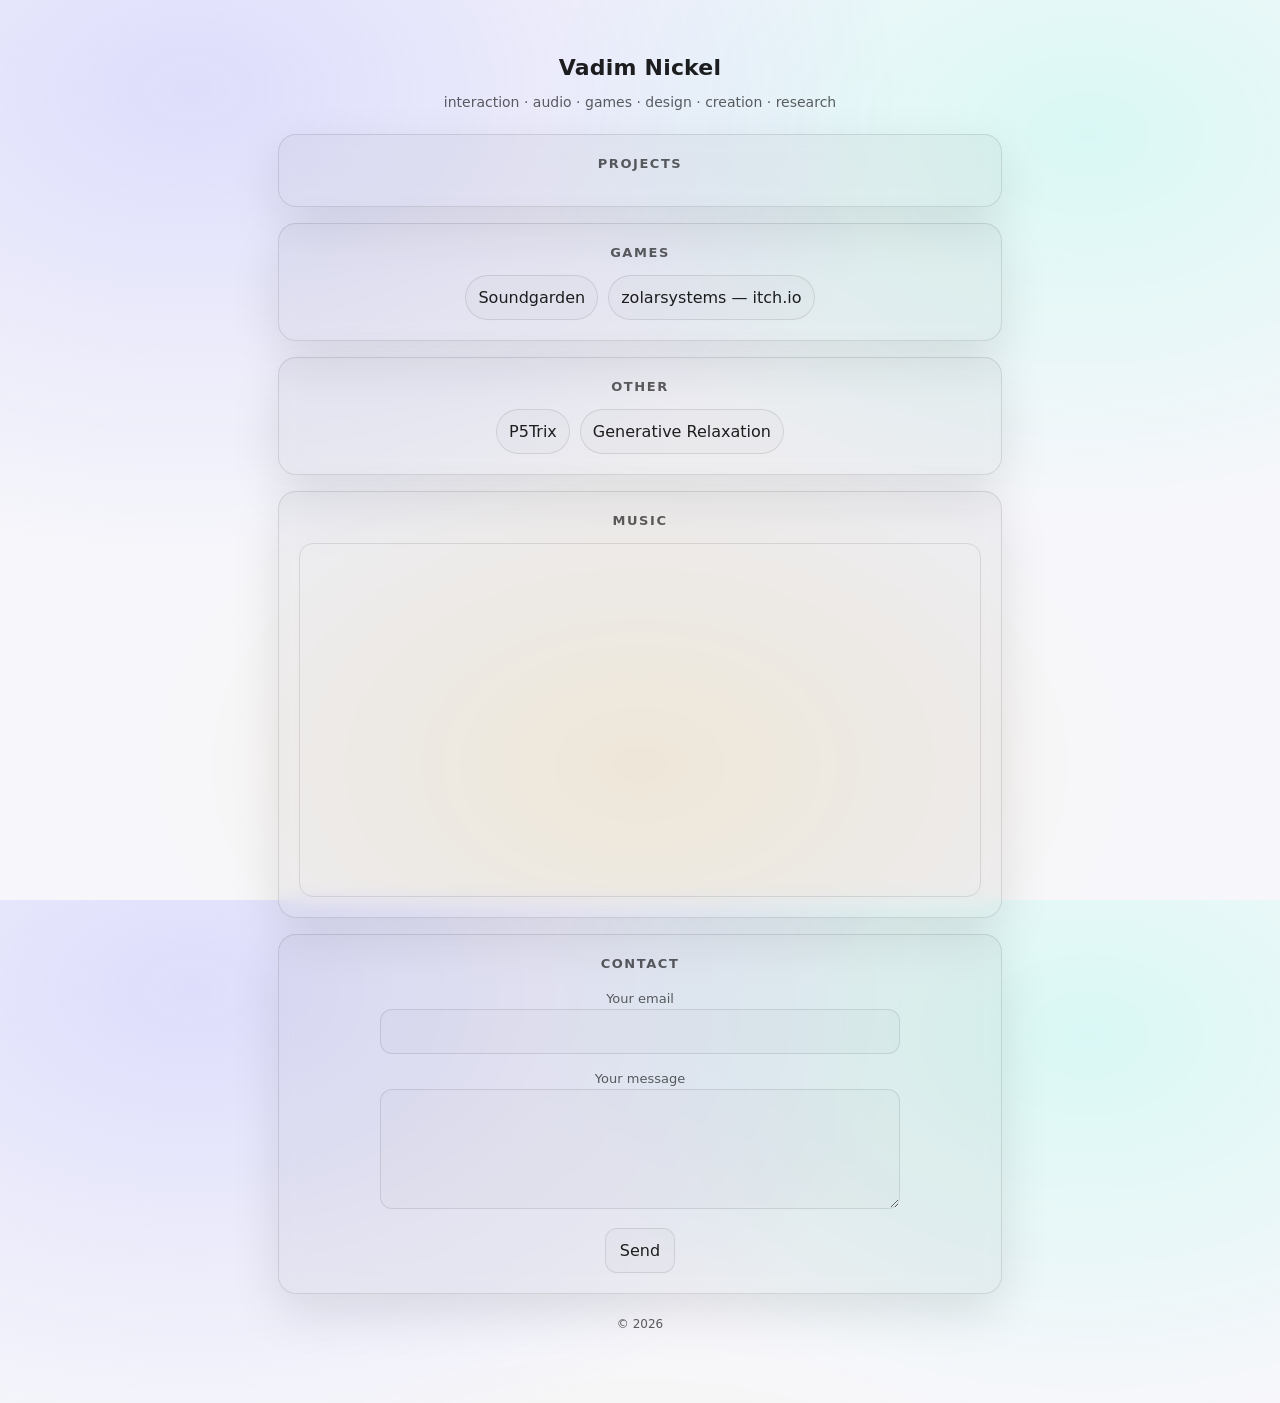
==== index.html @ 1eed3450 "Started updating index.html" ====
<!DOCTYPE html>
<html lang="en">
<head>
    <meta charset="utf-8" />
    <meta name="viewport" content="width=device-width, initial-scale=1" />
    <title>Vadim Nickel</title>
    <meta name="description" content="Projects, games, other, music, and contact." />
    <style>
        :root{
            color-scheme: light dark;
            --bg:#0b0c10;
            --panel:rgba(255,255,255,0.06);
            --border:rgba(255,255,255,0.12);
            --text:rgba(255,255,255,0.92);
            --muted:rgba(255,255,255,0.65);
            --shadow:0 20px 60px rgba(0,0,0,0.35);
            --radius:18px;
            --pad:20px;
            --max:760px;
            --gap:16px;
            --focus:rgba(255,255,255,0.25);
        }
        @media (prefers-color-scheme: light){
            :root{
                --bg:#f7f7fb;
                --panel:rgba(0,0,0,0.04);
                --border:rgba(0,0,0,0.10);
                --text:rgba(0,0,0,0.88);
                --muted:rgba(0,0,0,0.62);
                --shadow:0 18px 50px rgba(0,0,0,0.10);
                --focus:rgba(0,0,0,0.18);
            }
        }

        *{ box-sizing:border-box; }
        html,body{ height:100%; }
        body{
            margin:0;
            background:
                    radial-gradient(1200px 800px at 15% 10%, rgba(120,120,255,0.20), transparent 60%),
                    radial-gradient(1000px 700px at 85% 15%, rgba(0,255,200,0.12), transparent 55%),
                    radial-gradient(900px 600px at 50% 85%, rgba(255,180,0,0.10), transparent 55%),
                    var(--bg);
            color:var(--text);
            font-family: system-ui,-apple-system,Segoe UI,Roboto,Helvetica,Arial,sans-serif;
            line-height:1.45;
        }

        a{ color:inherit; text-decoration:none; }
        a:hover{ text-decoration:underline; text-underline-offset:3px; }

        .wrap{
            max-width:var(--max);
            margin:0 auto;
            padding:52px 18px 70px;
            text-align:center;
        }

        header{
            display:flex;
            flex-direction:column;
            align-items:center;
            gap:8px;
            margin-bottom:22px;
        }
        .title{
            font-size:22px;
            letter-spacing:0.2px;
            margin:0;
        }
        .subtitle{
            margin:0;
            color:var(--muted);
            font-size:14px;
        }

        .grid{
            display:grid;
            grid-template-columns:1fr; /* one column always */
            gap:var(--gap);
            justify-items:center;      /* center sections */
        }

        section{
            width:100%;
            background:var(--panel);
            border:1px solid var(--border);
            border-radius:var(--radius);
            padding:var(--pad);
            box-shadow:var(--shadow);
            backdrop-filter: blur(10px);
            -webkit-backdrop-filter: blur(10px);
            text-align:center;
        }

        h2{
            margin:0 0 12px;
            font-size:13px;
            font-weight:650;
            letter-spacing:0.12em;
            text-transform:uppercase;
            color:var(--muted);
        }

        .links{
            display:flex;
            flex-wrap:wrap;
            gap:10px;
            margin:0;
            padding:0;
            list-style:none;
            justify-content:center; /* center chips */
        }

        .chip{
            display:inline-flex;
            align-items:center;
            gap:10px;
            padding:10px 12px;
            border-radius:999px;
            border:1px solid var(--border);
            background:rgba(255,255,255,0.04);
        }
        @media (prefers-color-scheme: light){
            .chip{ background:rgba(0,0,0,0.02); }
        }
        .chip:hover{
            border-color:var(--focus);
            text-decoration:none;
        }

        /* Spotify embed */
        .embed{
            border-radius:14px;
            overflow:hidden;
            border:1px solid var(--border);
        }
        .embed iframe{
            display:block;
            width:100%;
            height:352px;
            border:0;
        }

        /* Contact */
        form{
            display:grid;
            gap:12px;
            justify-items:center;
        }
        label{
            font-size:13px;
            color:var(--muted);
        }
        input,textarea,button{
            font:inherit;
            border-radius:12px;
            border:1px solid var(--border);
            background:rgba(255,255,255,0.04);
            color:var(--text);
            padding:10px 12px;
            outline:none;
            width:min(520px, 100%);
        }
        @media (prefers-color-scheme: light){
            input,textarea,button{ background:rgba(0,0,0,0.02); }
        }
        textarea{ min-height:120px; resize:vertical; }
        input:focus,textarea:focus,button:focus{ border-color:var(--focus); }

        button{
            cursor:pointer;
            width:auto;
            padding:10px 14px;
            justify-self:center;
        }
        button:hover{ border-color:var(--focus); }

        footer{
            margin-top:22px;
            color:var(--muted);
            font-size:12px;
        }
    </style>
</head>

<body>
<div class="wrap">
    <header>
        <h1 class="title">Vadim Nickel</h1>
        <p class="subtitle">interaction · audio · games · design · creation · research</p>
    </header>

    <div class="grid">
        <section>
            <h2>Projects</h2>
            <ul class="links">
                <!-- add project links here if you want -->
            </ul>
        </section>

        <section>
            <h2>Games</h2>
            <ul class="links">
                <li>
                    <a class="chip" href="https://videon.github.io/soundgarden/" target="_blank" rel="noopener noreferrer">
                        <span>Soundgarden</span>
                    </a>
                </li>
                <li>
                    <a class="chip" href="https://zolarsystems.itch.io/" target="_blank" rel="noopener noreferrer">
                        <span>zolarsystems — itch.io</span>
                    </a>
                </li>
            </ul>
        </section>

        <section>
            <h2>Other</h2>
            <ul class="links">
                <li>
                    <a class="chip" href="./p5trix/" rel="noopener">
                        <span>P5Trix</span>
                    </a>
                </li>
                <li>
                    <a class="chip" href="https://www.youtube.com/watch?v=8cn7O_0eubo" rel="noopener">
                        <span>Generative Relaxation</span>
                    </a>
                </li>
            </ul>
        </section>

        <section>
            <h2>Music</h2>
            <div class="embed">
                <iframe
                        src="https://open.spotify.com/embed/artist/1d6eoE53vptd9Ur87w5Ra6?utm_source=generator"
                        allow="autoplay; clipboard-write; encrypted-media; fullscreen; picture-in-picture"
                        loading="lazy"
                        title="Spotify embed"
                ></iframe>
            </div>
        </section>

        <section>
            <h2>Contact</h2>
            <form action="https://formspree.io/f/xwpqwbon" method="POST">
                <div style="width:100%;">
                    <label for="email">Your email</label><br />
                    <input id="email" type="email" name="email" autocomplete="email" required />
                </div>

                <div style="width:100%;">
                    <label for="message">Your message</label><br />
                    <textarea id="message" name="message" required></textarea>
                </div>

                <button type="submit">Send</button>
            </form>
        </section>
    </div>

    <footer>
        <span>© <script>document.write(new Date().getFullYear())</script></span>
    </footer>
</div>
</body>
</html>
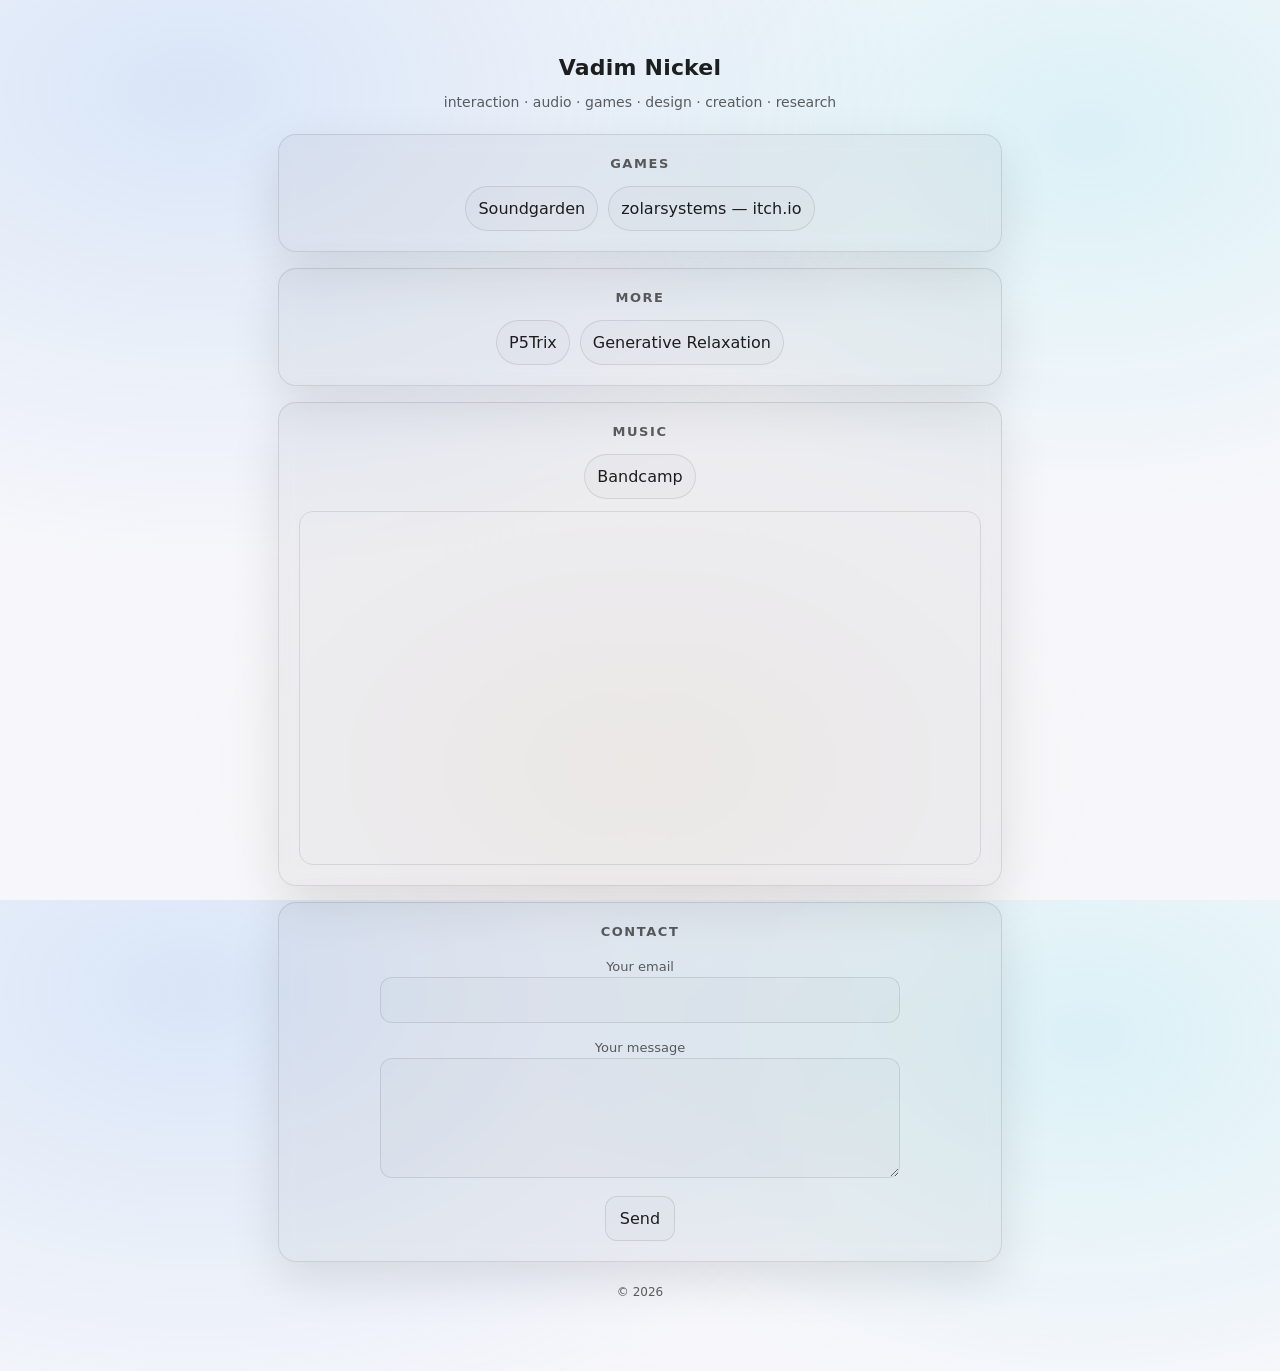
==== commit fbeadd30: "Updated index.html" ====
--- a/index.html
+++ b/index.html
@@ -29,6 +29,9 @@
                 --muted:rgba(0,0,0,0.62);
                 --shadow:0 18px 50px rgba(0,0,0,0.10);
                 --focus:rgba(0,0,0,0.18);
+                --g1: rgba(120,120,255,0.20);
+                --g2: rgba(0,255,200,0.12);
+                --g3: rgba(255,180,0,0.10);
             }
         }
 
@@ -37,9 +40,9 @@
         body{
             margin:0;
             background:
-                    radial-gradient(1200px 800px at 15% 10%, rgba(120,120,255,0.20), transparent 60%),
-                    radial-gradient(1000px 700px at 85% 15%, rgba(0,255,200,0.12), transparent 55%),
-                    radial-gradient(900px 600px at 50% 85%, rgba(255,180,0,0.10), transparent 55%),
+                    radial-gradient(1200px 800px at 15% 10%, var(--g1), transparent 60%),
+                    radial-gradient(1000px 700px at 85% 15%, var(--g2), transparent 55%),
+                    radial-gradient(900px 600px at 50% 85%, var(--g3), transparent 55%),
                     var(--bg);
             color:var(--text);
             font-family: system-ui,-apple-system,Segoe UI,Roboto,Helvetica,Arial,sans-serif;
@@ -76,9 +79,9 @@
 
         .grid{
             display:grid;
-            grid-template-columns:1fr; /* one column always */
+            grid-template-columns:1fr;
             gap:var(--gap);
-            justify-items:center;      /* center sections */
+            justify-items:center;
         }
 
         section{
@@ -109,7 +112,7 @@
             margin:0;
             padding:0;
             list-style:none;
-            justify-content:center; /* center chips */
+            justify-content:center;
         }
 
         .chip{
@@ -134,6 +137,7 @@
             border-radius:14px;
             overflow:hidden;
             border:1px solid var(--border);
+            margin-top: 12px;
         }
         .embed iframe{
             display:block;
@@ -181,6 +185,77 @@
             color:var(--muted);
             font-size:12px;
         }
+
+        /* YouTube modal */
+        .modal {
+            position: fixed;
+            inset: 0;
+            display: none;
+            align-items: center;
+            justify-content: center;
+            padding: 18px;
+            z-index: 9999;
+            background: rgba(0,0,0,0.55);
+            backdrop-filter: blur(8px);
+            -webkit-backdrop-filter: blur(8px);
+        }
+        .modal.open { display: flex; }
+
+        .modal-card {
+            width: min(980px, 100%);
+            border-radius: 18px;
+            border: 1px solid var(--border);
+            background: rgba(10,10,12,0.55);
+            box-shadow: var(--shadow);
+            overflow: hidden;
+        }
+        @media (prefers-color-scheme: light){
+            .modal-card { background: rgba(255,255,255,0.75); }
+        }
+
+        .modal-bar {
+            display: flex;
+            align-items: center;
+            justify-content: space-between;
+            gap: 10px;
+            padding: 10px 12px;
+            border-bottom: 1px solid var(--border);
+        }
+
+        .modal-title {
+            margin: 0;
+            font-size: 13px;
+            letter-spacing: 0.08em;
+            text-transform: uppercase;
+            color: var(--muted);
+        }
+
+        .modal-close {
+            border: 1px solid var(--border);
+            background: rgba(255,255,255,0.04);
+            color: var(--text);
+            border-radius: 999px;
+            padding: 8px 10px;
+            cursor: pointer;
+        }
+        @media (prefers-color-scheme: light){
+            .modal-close { background: rgba(0,0,0,0.02); }
+        }
+        .modal-close:hover { border-color: var(--focus); }
+
+        .video-wrap {
+            position: relative;
+            width: 100%;
+            aspect-ratio: 16 / 9;
+            background: rgba(0,0,0,0.25);
+        }
+        .video-wrap iframe {
+            position: absolute;
+            inset: 0;
+            width: 100%;
+            height: 100%;
+            border: 0;
+        }
     </style>
 </head>
 
@@ -192,13 +267,6 @@
     </header>
 
     <div class="grid">
-        <section>
-            <h2>Projects</h2>
-            <ul class="links">
-                <!-- add project links here if you want -->
-            </ul>
-        </section>
-
         <section>
             <h2>Games</h2>
             <ul class="links">
@@ -216,7 +284,7 @@
         </section>
 
         <section>
-            <h2>Other</h2>
+            <h2>More</h2>
             <ul class="links">
                 <li>
                     <a class="chip" href="./p5trix/" rel="noopener">
@@ -224,7 +292,8 @@
                     </a>
                 </li>
                 <li>
-                    <a class="chip" href="https://www.youtube.com/watch?v=8cn7O_0eubo" rel="noopener">
+                    <!-- This one opens in an embedded modal -->
+                    <a class="chip js-youtube" href="https://www.youtube.com/watch?v=8cn7O_0eubo" data-youtube-id="8cn7O_0eubo" rel="noopener">
                         <span>Generative Relaxation</span>
                     </a>
                 </li>
@@ -233,6 +302,15 @@
 
         <section>
             <h2>Music</h2>
+            <ul class="links">
+                <!-- Bandcamp link added here -->
+                <li>
+                    <a class="chip" href="https://secretstage.bandcamp.com/" target="_blank" rel="noopener noreferrer">
+                        <span>Bandcamp</span>
+                    </a>
+                </li>
+            </ul>
+
             <div class="embed">
                 <iframe
                         src="https://open.spotify.com/embed/artist/1d6eoE53vptd9Ur87w5Ra6?utm_source=generator"
@@ -265,5 +343,114 @@
         <span>© <script>document.write(new Date().getFullYear())</script></span>
     </footer>
 </div>
+
+<!-- YouTube modal -->
+<div class="modal" id="ytModal" aria-hidden="true">
+    <div class="modal-card" role="dialog" aria-modal="true" aria-label="YouTube video">
+        <div class="modal-bar">
+            <p class="modal-title">Video</p>
+            <button class="modal-close" id="ytClose" type="button" aria-label="Close">Close</button>
+        </div>
+        <div class="video-wrap">
+            <iframe
+                    id="ytFrame"
+                    title="YouTube embed"
+                    src=""
+                    allow="accelerometer; autoplay; clipboard-write; encrypted-media; gyroscope; picture-in-picture; web-share"
+                    allowfullscreen
+            ></iframe>
+        </div>
+    </div>
+</div>
+
+<script>
+    const modal = document.getElementById("ytModal");
+    const frame = document.getElementById("ytFrame");
+    const closeBtn = document.getElementById("ytClose");
+
+    function openYoutube(id) {
+        // nocookie + autoplay
+        frame.src = `https://www.youtube-nocookie.com/embed/${id}?autoplay=1&rel=0&modestbranding=1`;
+        modal.classList.add("open");
+        modal.setAttribute("aria-hidden", "false");
+        // lock background scroll (already hidden overflow in body, but keep it clean)
+        document.body.style.overflow = "hidden";
+    }
+
+    function closeYoutube() {
+        modal.classList.remove("open");
+        modal.setAttribute("aria-hidden", "true");
+        frame.src = ""; // stop playback
+        document.body.style.overflow = "";
+    }
+
+    document.querySelectorAll(".js-youtube").forEach(a => {
+        a.addEventListener("click", (e) => {
+            e.preventDefault();
+            const id = a.dataset.youtubeId;
+            if (id) openYoutube(id);
+        });
+    });
+
+    closeBtn.addEventListener("click", closeYoutube);
+
+    // click outside card closes
+    modal.addEventListener("click", (e) => {
+        if (e.target === modal) closeYoutube();
+    });
+
+    // ESC closes
+    window.addEventListener("keydown", (e) => {
+        if (e.key === "Escape" && modal.classList.contains("open")) closeYoutube();
+    });
+</script>
+<script>
+    const ANIMATE = true;
+
+    const root = document.documentElement;
+
+    // palette ranges (HSL)
+    function rand(min, max) { return Math.random() * (max - min) + min; }
+    function hsla(h, s, l, a) { return `hsla(${h} ${s}% ${l}% / ${a})`; }
+
+    function randomStops() {
+        // pick three hues spaced out a bit for harmony
+        const base = rand(0, 360);
+        const h1 = (base + rand(-20, 20) + 360) % 360;
+        const h2 = (base + rand(90, 150)) % 360;
+        const h3 = (base + rand(210, 270)) % 360;
+
+        // gently varied saturation/lightness/alpha
+        root.style.setProperty("--g1", hsla(h1, rand(55, 85), rand(55, 70), rand(0.10, 0.24)));
+        root.style.setProperty("--g2", hsla(h2, rand(45, 80), rand(45, 65), rand(0.08, 0.18)));
+        root.style.setProperty("--g3", hsla(h3, rand(45, 80), rand(50, 68), rand(0.08, 0.16)));
+    }
+
+    randomStops();
+
+    if (ANIMATE) {
+        // drift hues over time
+        let t = 0;
+        function tick() {
+            t += 0.003; // speed
+
+            // move hues/alphas
+            const h1 = ( (Math.sin(t * 1.00) * 35) + 210 ) % 360;
+            const h2 = ( (Math.sin(t * 0.77 + 1.6) * 45) + 140 ) % 360;
+            const h3 = ( (Math.sin(t * 0.63 + 3.2) * 55) +  40 ) % 360;
+
+            const a1 = 0.18 + 0.06 * Math.sin(t * 0.9);
+            const a2 = 0.12 + 0.05 * Math.sin(t * 0.8 + 2.1);
+            const a3 = 0.10 + 0.04 * Math.sin(t * 0.7 + 4.2);
+
+            root.style.setProperty("--g1", hsla(h1, 75, 62, a1.toFixed(3)));
+            root.style.setProperty("--g2", hsla(h2, 70, 58, a2.toFixed(3)));
+            root.style.setProperty("--g3", hsla(h3, 70, 60, a3.toFixed(3)));
+
+            requestAnimationFrame(tick);
+        }
+        requestAnimationFrame(tick);
+    }
+</script>
 </body>
 </html>
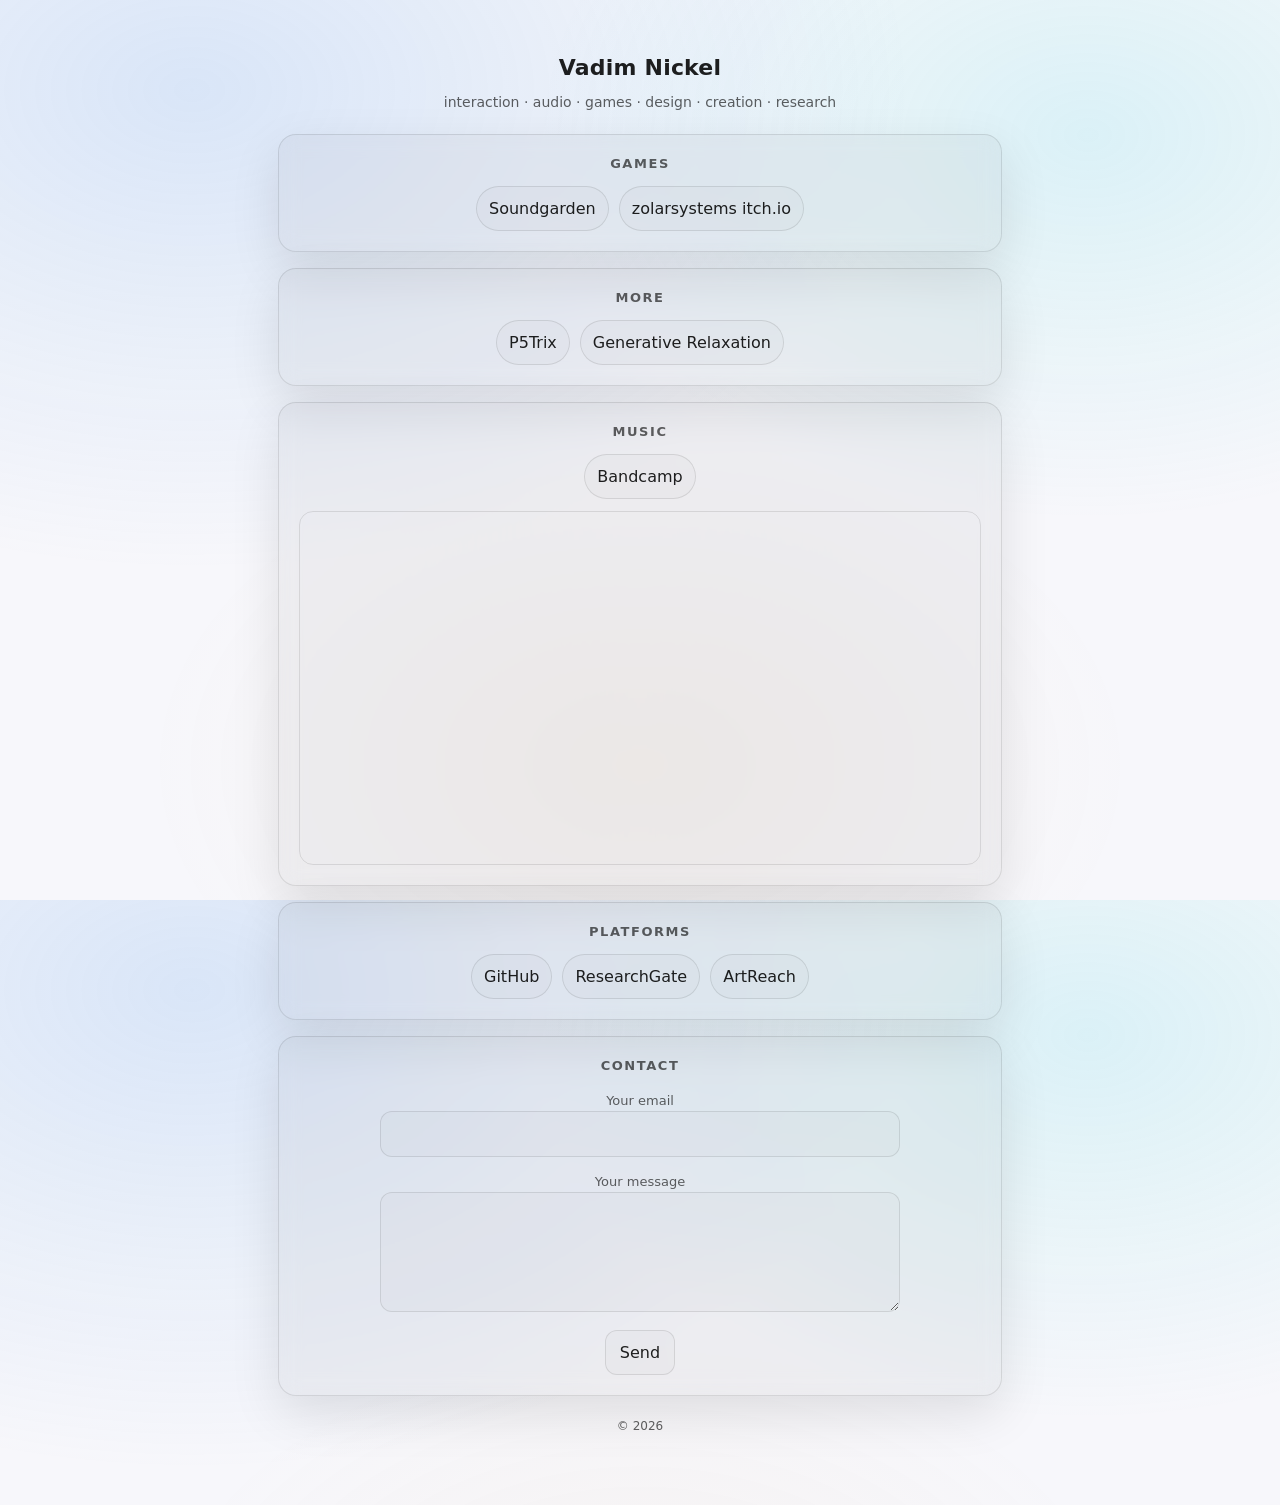
==== commit 630ab3e3: "Another index.html update" ====
--- a/index.html
+++ b/index.html
@@ -277,7 +277,7 @@
                 </li>
                 <li>
                     <a class="chip" href="https://zolarsystems.itch.io/" target="_blank" rel="noopener noreferrer">
-                        <span>zolarsystems — itch.io</span>
+                        <span>zolarsystems itch.io</span>
                     </a>
                 </li>
             </ul>
@@ -319,6 +319,27 @@
                         title="Spotify embed"
                 ></iframe>
             </div>
+        </section>
+
+        <section>
+            <h2>Platforms</h2>
+            <ul class="links">
+                <li>
+                    <a class="chip" href="https://github.com/videon" rel="noopener">
+                        <span>GitHub</span>
+                    </a>
+                </li>
+                <li>
+                    <a class="chip" href="https://www.researchgate.net/profile/Vadim-Nickel" rel="noopener">
+                        <span>ResearchGate</span>
+                    </a>
+                </li>
+                <li>
+                    <a class="chip" href="https://artreach.milieux.ca/artists/cmhbaqujm0001ib042tlrsaiw" rel="noopener">
+                        <span>ArtReach</span>
+                    </a>
+                </li>
+            </ul>
         </section>
 
         <section>
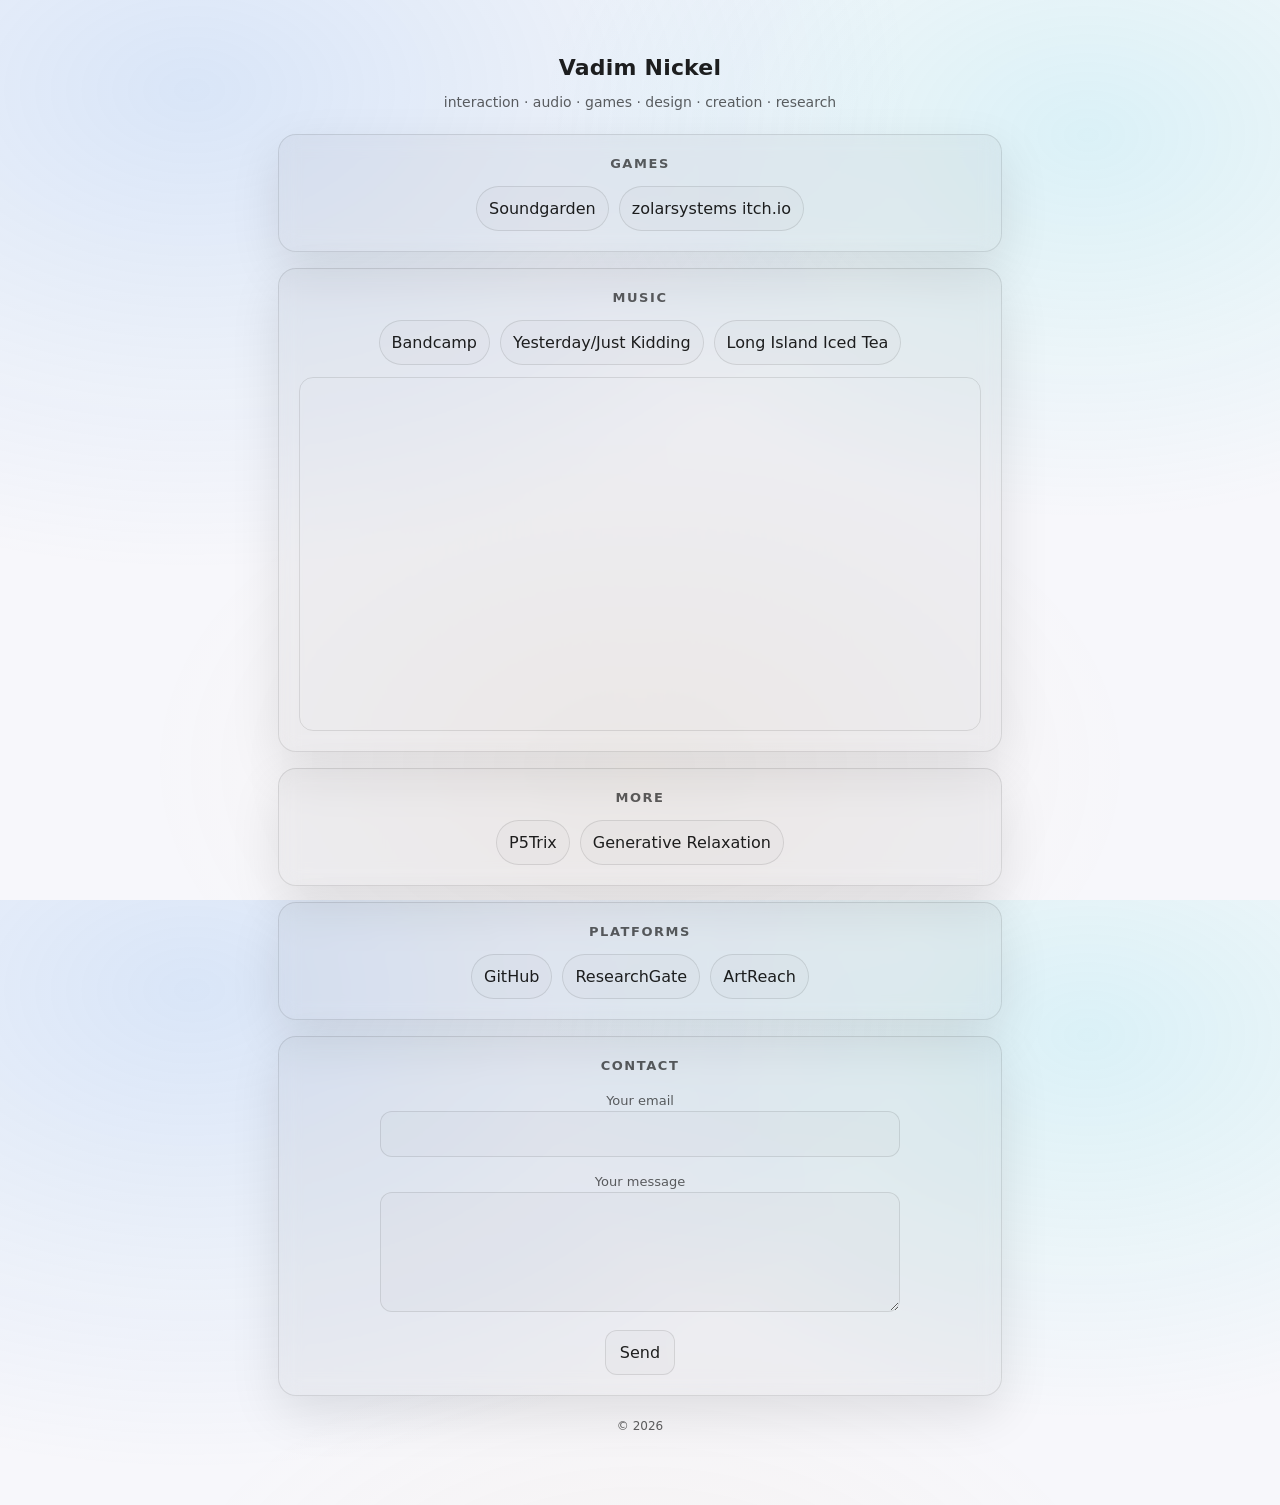
==== commit c561ba3a: "Added more content to index" ====
--- a/index.html
+++ b/index.html
@@ -284,29 +284,24 @@
         </section>
 
         <section>
-            <h2>More</h2>
-            <ul class="links">
-                <li>
-                    <a class="chip" href="./p5trix/" rel="noopener">
-                        <span>P5Trix</span>
-                    </a>
-                </li>
-                <li>
-                    <!-- This one opens in an embedded modal -->
-                    <a class="chip js-youtube" href="https://www.youtube.com/watch?v=8cn7O_0eubo" data-youtube-id="8cn7O_0eubo" rel="noopener">
-                        <span>Generative Relaxation</span>
-                    </a>
-                </li>
-            </ul>
-        </section>
-
-        <section>
             <h2>Music</h2>
             <ul class="links">
                 <!-- Bandcamp link added here -->
                 <li>
                     <a class="chip" href="https://secretstage.bandcamp.com/" target="_blank" rel="noopener noreferrer">
                         <span>Bandcamp</span>
+                    </a>
+                </li>
+                <li>
+                    <!-- This one opens in an embedded modal -->
+                    <a class="chip js-youtube" href="https://www.youtube.com/watch?v=7uwcUr7bL04" data-youtube-id="7uwcUr7bL04" rel="noopener">
+                        <span>Yesterday/Just Kidding</span>
+                    </a>
+                </li>
+                <li>
+                    <!-- This one opens in an embedded modal -->
+                    <a class="chip js-youtube" href="https://www.youtube.com/watch?v=ym8d5wUpeuU" data-youtube-id="ym8d5wUpeuU" rel="noopener">
+                        <span>Long Island Iced Tea</span>
                     </a>
                 </li>
             </ul>
@@ -319,6 +314,23 @@
                         title="Spotify embed"
                 ></iframe>
             </div>
+        </section>
+
+        <section>
+            <h2>More</h2>
+            <ul class="links">
+                <li>
+                    <a class="chip" href="./p5trix/" rel="noopener">
+                        <span>P5Trix</span>
+                    </a>
+                </li>
+                <li>
+                    <!-- This one opens in an embedded modal -->
+                    <a class="chip js-youtube" href="https://www.youtube.com/watch?v=8cn7O_0eubo" data-youtube-id="8cn7O_0eubo" rel="noopener">
+                        <span>Generative Relaxation</span>
+                    </a>
+                </li>
+            </ul>
         </section>
 
         <section>
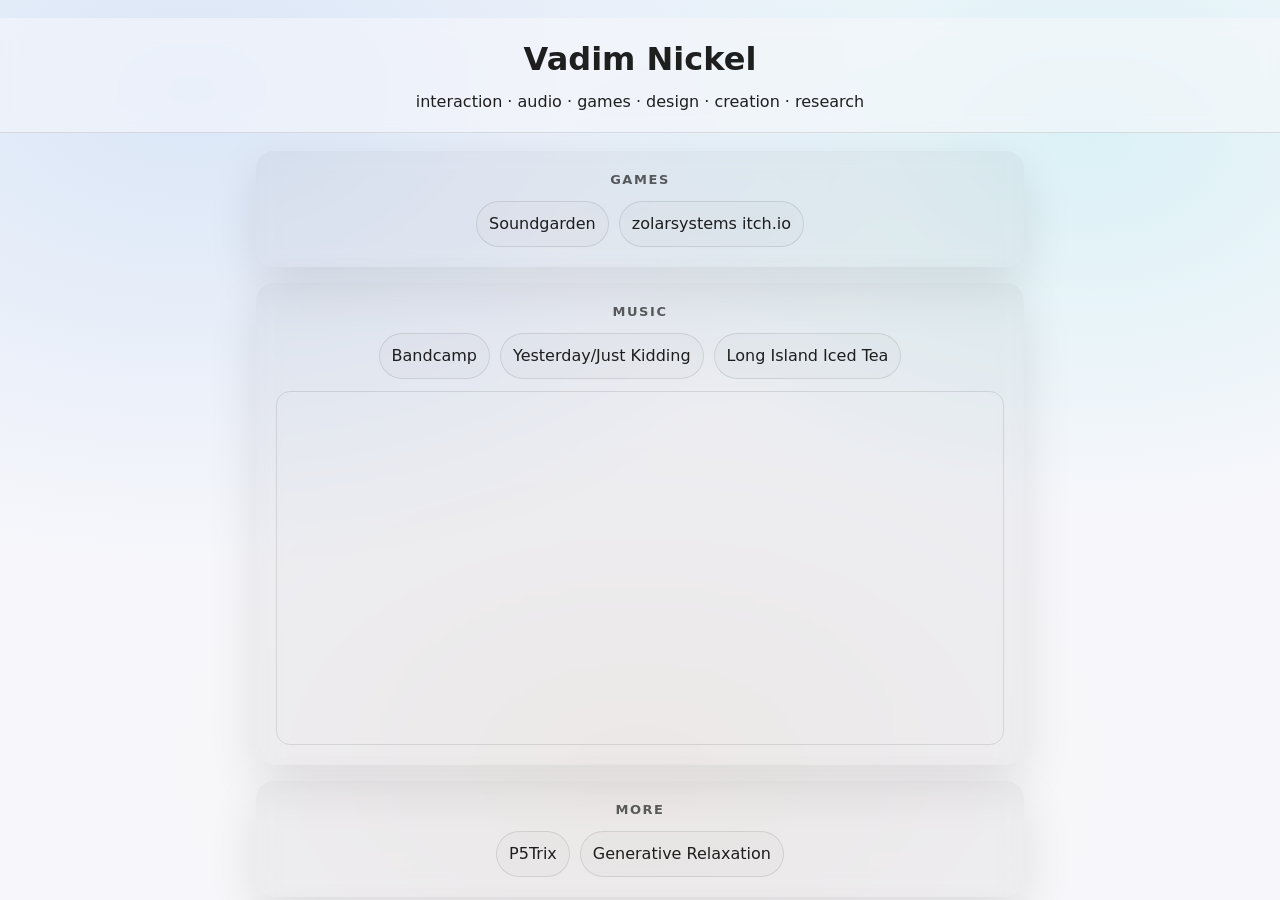
==== commit 48261656: "More index tweaks" ====
--- a/index.html
+++ b/index.html
@@ -36,7 +36,7 @@
         }
 
         *{ box-sizing:border-box; }
-        html,body{ height:100%; }
+        html,body{ height:100%; overflow:hidden; }
         body{
             margin:0;
             background:
@@ -53,29 +53,49 @@
         a:hover{ text-decoration:underline; text-underline-offset:3px; }
 
         .wrap{
-            max-width:var(--max);
-            margin:0 auto;
-            padding:52px 18px 70px;
-            text-align:center;
-        }
+            /* this is the scroll container => scrollbar at far right */
+            height: 100vh;
+            overflow-y: auto;
+            overflow-x: hidden;
+            -webkit-overflow-scrolling: touch;
+
+            /* keep the background visible behind */
+            text-align: center;
+
+            /* vertical padding for page */
+            padding: 18px 0 max(70px, env(safe-area-inset-bottom));
+        }
+
+        .inner{
+            /* centered content column */
+            max-width: var(--max);
+            margin: 0 auto;
+            padding: 34px 18px 0;
+        }
+
 
         header{
-            display:flex;
-            flex-direction:column;
-            align-items:center;
-            gap:8px;
-            margin-bottom:22px;
-        }
-        .title{
-            font-size:22px;
-            letter-spacing:0.2px;
-            margin:0;
-        }
-        .subtitle{
-            margin:0;
-            color:var(--muted);
-            font-size:14px;
-        }
+            position: sticky;
+            top: 0;
+            z-index: 10;
+
+            /* keep it readable over the background */
+            background: color-mix(in srgb, var(--bg) 55%, transparent);
+            backdrop-filter: blur(10px);
+            -webkit-backdrop-filter: blur(10px);
+
+            border-bottom: 1px solid var(--border);
+            padding: 18px 0;
+            margin-bottom: 18px;
+        }
+
+        header .inner{
+            /* header content aligns with the rest */
+            padding: 0 18px;
+        }
+
+        .title{ margin:0; }
+        .subtitle{ margin:8px 0 0; }
 
         .grid{
             display:grid;
@@ -85,9 +105,9 @@
         }
 
         section{
-            width:100%;
+            width:60%;
             background:var(--panel);
-            border:1px solid var(--border);
+            border:0px solid var(--border);
             border-radius:var(--radius);
             padding:var(--pad);
             box-shadow:var(--shadow);
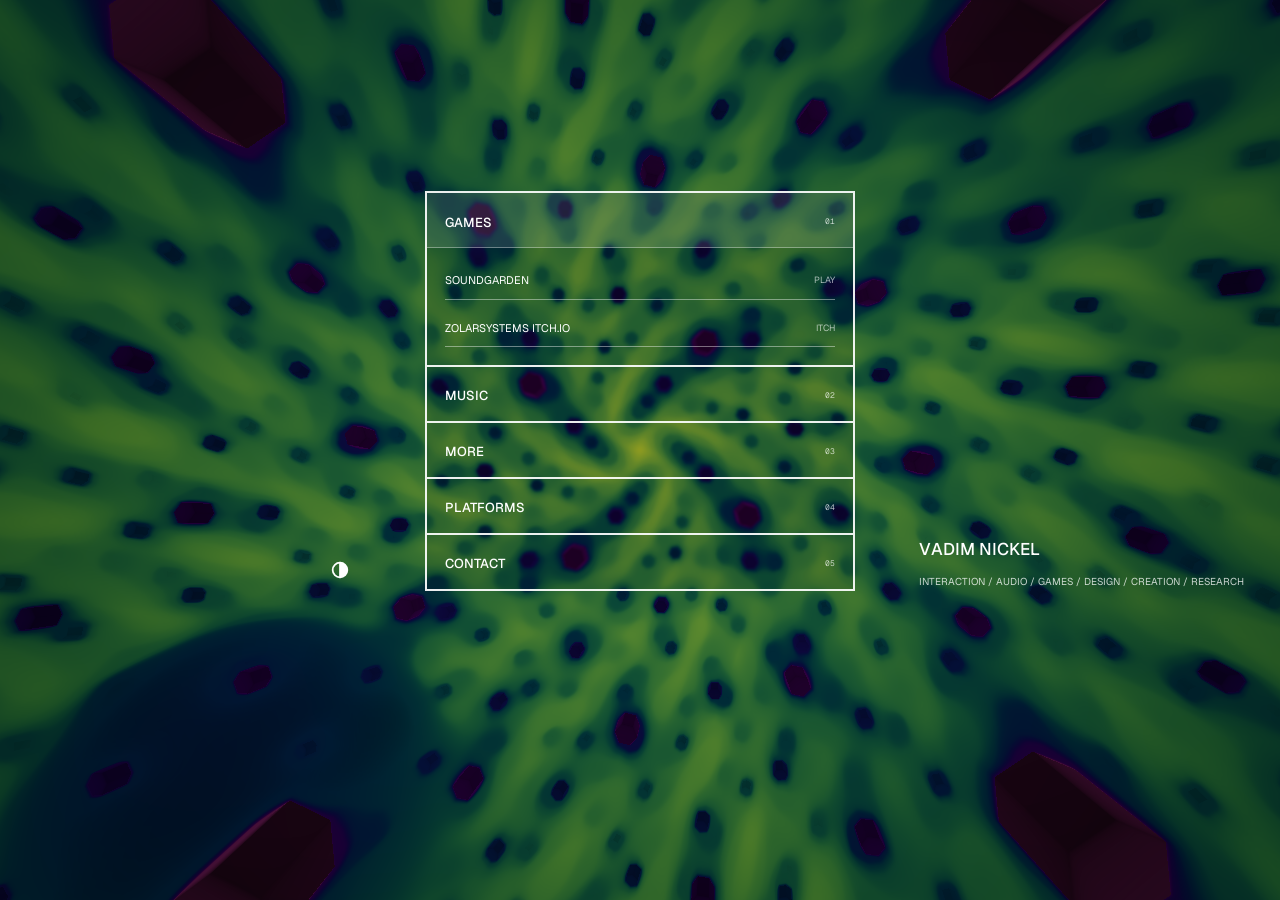
==== commit 76042f6e: "Started website rework" ====
--- a/index.html
+++ b/index.html
@@ -4,271 +4,419 @@
     <meta charset="utf-8" />
     <meta name="viewport" content="width=device-width, initial-scale=1" />
     <title>Vadim Nickel</title>
-    <meta name="description" content="Projects, games, other, music, and contact." />
+    <meta name="description" content="Interaction, audio, games, design, creation, and research." />
     <style>
-        :root{
-            color-scheme: light dark;
-            --bg:#0b0c10;
-            --panel:rgba(255,255,255,0.06);
-            --border:rgba(255,255,255,0.12);
-            --text:rgba(255,255,255,0.92);
-            --muted:rgba(255,255,255,0.65);
-            --shadow:0 20px 60px rgba(0,0,0,0.35);
-            --radius:18px;
-            --pad:20px;
-            --max:760px;
-            --gap:16px;
-            --focus:rgba(255,255,255,0.25);
-        }
-        @media (prefers-color-scheme: light){
-            :root{
-                --bg:#f7f7fb;
-                --panel:rgba(0,0,0,0.04);
-                --border:rgba(0,0,0,0.10);
-                --text:rgba(0,0,0,0.88);
-                --muted:rgba(0,0,0,0.62);
-                --shadow:0 18px 50px rgba(0,0,0,0.10);
-                --focus:rgba(0,0,0,0.18);
-                --g1: rgba(120,120,255,0.20);
-                --g2: rgba(0,255,200,0.12);
-                --g3: rgba(255,180,0,0.10);
-            }
-        }
-
-        *{ box-sizing:border-box; }
-        html,body{ height:100%; overflow:hidden; }
-        body{
-            margin:0;
+        @import url("https://fonts.googleapis.com/css2?family=Geist:wght@400;500;600&family=Geist+Mono:wght@400;500&display=swap");
+
+        :root {
+            color-scheme: dark;
+            --line: rgba(255, 255, 255, 0.92);
+            --line-soft: rgba(255, 255, 255, 0.42);
+            --line-width: 2px;
+            --line-soft-width: 1.5px;
+            --menu-width: 430px;
+            --menu-half-width: 215px;
+            --menu-closed-half-height: calc(135px + var(--line-width) + var(--line-width) + var(--line-width));
+            --menu-anchor-bottom: calc(50% - var(--menu-closed-half-height));
+            --identity-gap: clamp(28px, 5vw, 82px);
+            --text: rgba(255, 255, 255, 0.96);
+            --text-soft: rgba(255, 255, 255, 0.7);
+            --surface: rgba(0, 0, 0, 0.08);
+            --surface-active: rgba(255, 255, 255, 0.11);
+            --font: "Geist", "ABC Diatype", "Suisse Int'l", "Neue Haas Grotesk Text", "Aptos", "Avenir Next", ui-sans-serif, system-ui, -apple-system, BlinkMacSystemFont, "Segoe UI", sans-serif;
+            --mono: "Geist Mono", "SFMono-Regular", Consolas, "Liberation Mono", monospace;
+        }
+
+        * {
+            box-sizing: border-box;
+        }
+
+        html,
+        body {
+            width: 100%;
+            min-height: 100%;
+            margin: 0;
+            overflow: hidden;
+            background: #000;
+        }
+
+        body {
+            color: var(--text);
+            font-family: var(--font);
+            font-variant-caps: all-small-caps;
+            font-feature-settings: "smcp" 1, "c2sc" 1;
+            font-size: 16px;
+            line-height: 1.4;
+        }
+
+        button,
+        input,
+        textarea {
+            font: inherit;
+        }
+
+        button {
+            font-variant-caps: inherit;
+            font-feature-settings: inherit;
+        }
+
+        input,
+        textarea {
+            font-variant-caps: normal;
+            font-feature-settings: normal;
+        }
+
+        a {
+            color: inherit;
+            text-decoration: none;
+        }
+
+        a:hover {
+            text-decoration: underline;
+            text-underline-offset: 4px;
+        }
+
+        #shaderCanvas {
+            position: fixed;
+            inset: 0;
+            z-index: 0;
+            width: 100%;
+            height: 100%;
+            display: block;
+            background: #050505;
+            pointer-events: none;
+        }
+
+        .shader-fallback {
+            position: fixed;
+            inset: 0;
+            z-index: 0;
+            display: none;
             background:
-                    radial-gradient(1200px 800px at 15% 10%, var(--g1), transparent 60%),
-                    radial-gradient(1000px 700px at 85% 15%, var(--g2), transparent 55%),
-                    radial-gradient(900px 600px at 50% 85%, var(--g3), transparent 55%),
-                    var(--bg);
-            color:var(--text);
-            font-family: system-ui,-apple-system,Segoe UI,Roboto,Helvetica,Arial,sans-serif;
-            line-height:1.45;
-        }
-
-        a{ color:inherit; text-decoration:none; }
-        a:hover{ text-decoration:underline; text-underline-offset:3px; }
-
-        .wrap{
-            /* this is the scroll container => scrollbar at far right */
+                repeating-linear-gradient(90deg, rgba(255, 255, 255, 0.07) 0 1px, transparent 1px 72px),
+                repeating-linear-gradient(0deg, rgba(255, 255, 255, 0.05) 0 1px, transparent 1px 72px),
+                #080808;
+        }
+
+        .no-webgl .shader-fallback {
+            display: block;
+        }
+
+        .site-shell {
+            position: relative;
+            z-index: 1;
+            width: 100%;
             height: 100vh;
+            height: 100dvh;
+            min-height: 100vh;
+            min-height: 100dvh;
+        }
+
+        .tone-layer {
+            color: #fff;
+        }
+
+        body[data-tone="invert"] .site-shell,
+        body[data-tone="invert"] .mode-switch {
+            mix-blend-mode: difference;
+        }
+
+        body[data-tone="invert"] {
+            --line: #fff;
+            --line-soft: #fff;
+            --surface: transparent;
+            --surface-active: transparent;
+        }
+
+        .identity {
+            position: absolute;
+            bottom: var(--menu-anchor-bottom);
+            left: calc(50% + var(--menu-half-width) + var(--identity-gap));
+            width: min(430px, calc(50vw - var(--menu-half-width) - var(--identity-gap) - 24px));
+            max-width: 430px;
+            color: #fff;
+        }
+
+        .identity h1 {
+            margin: 0;
+            font-size: 24px;
+            font-weight: 500;
+            letter-spacing: 0;
+        }
+
+        .identity p {
+            margin: 8px 0 0;
+            color: rgba(255, 255, 255, 0.78);
+            font-size: 14px;
+            letter-spacing: 0;
+        }
+
+        .menu-column {
+            position: absolute;
+            bottom: var(--menu-anchor-bottom);
+            left: 50%;
+            width: var(--menu-width);
+            transform: translateX(-50%);
+        }
+
+        .menu-frame {
+            max-height: calc(50dvh + var(--menu-closed-half-height) - 24px);
             overflow-y: auto;
-            overflow-x: hidden;
-            -webkit-overflow-scrolling: touch;
-
-            /* keep the background visible behind */
-            text-align: center;
-
-            /* vertical padding for page */
-            padding: 18px 0 max(70px, env(safe-area-inset-bottom));
-        }
-
-        .inner{
-            /* centered content column */
-            max-width: var(--max);
-            margin: 0 auto;
-            padding: 34px 18px 0;
-        }
-
-
-        header{
-            position: sticky;
-            top: 0;
-            z-index: 10;
-
-            /* keep it readable over the background */
-            background: color-mix(in srgb, var(--bg) 55%, transparent);
-            backdrop-filter: blur(10px);
-            -webkit-backdrop-filter: blur(10px);
-
-            border-bottom: 1px solid var(--border);
-            padding: 18px 0;
-            margin-bottom: 18px;
-        }
-
-        header .inner{
-            /* header content aligns with the rest */
+            overscroll-behavior: contain;
+            border: var(--line-width) solid var(--line);
+            background: var(--surface);
+            color: #fff;
+            backdrop-filter: blur(1px);
+            -webkit-backdrop-filter: blur(1px);
+        }
+
+        .menu-section + .menu-section {
+            border-top: var(--line-width) solid var(--line);
+        }
+
+        .menu-button {
+            width: 100%;
+            min-height: 54px;
+            display: flex;
+            align-items: center;
+            justify-content: space-between;
+            gap: 18px;
             padding: 0 18px;
-        }
-
-        .title{ margin:0; }
-        .subtitle{ margin:8px 0 0; }
-
-        .grid{
-            display:grid;
-            grid-template-columns:1fr;
-            gap:var(--gap);
-            justify-items:center;
-        }
-
-        section{
-            width:60%;
-            background:var(--panel);
-            border:0px solid var(--border);
-            border-radius:var(--radius);
-            padding:var(--pad);
-            box-shadow:var(--shadow);
-            backdrop-filter: blur(10px);
-            -webkit-backdrop-filter: blur(10px);
-            text-align:center;
-        }
-
-        h2{
-            margin:0 0 12px;
-            font-size:13px;
-            font-weight:650;
-            letter-spacing:0.12em;
-            text-transform:uppercase;
-            color:var(--muted);
-        }
-
-        .links{
-            display:flex;
-            flex-wrap:wrap;
-            gap:10px;
-            margin:0;
-            padding:0;
-            list-style:none;
-            justify-content:center;
-        }
-
-        .chip{
-            display:inline-flex;
-            align-items:center;
-            gap:10px;
-            padding:10px 12px;
-            border-radius:999px;
-            border:1px solid var(--border);
-            background:rgba(255,255,255,0.04);
-        }
-        @media (prefers-color-scheme: light){
-            .chip{ background:rgba(0,0,0,0.02); }
-        }
-        .chip:hover{
-            border-color:var(--focus);
-            text-decoration:none;
-        }
-
-        /* Spotify embed */
-        .embed{
-            border-radius:14px;
-            overflow:hidden;
-            border:1px solid var(--border);
-            margin-top: 12px;
-        }
-        .embed iframe{
-            display:block;
-            width:100%;
-            height:352px;
-            border:0;
-        }
-
-        /* Contact */
-        form{
-            display:grid;
-            gap:12px;
-            justify-items:center;
-        }
-        label{
-            font-size:13px;
-            color:var(--muted);
-        }
-        input,textarea,button{
-            font:inherit;
-            border-radius:12px;
-            border:1px solid var(--border);
-            background:rgba(255,255,255,0.04);
-            color:var(--text);
-            padding:10px 12px;
-            outline:none;
-            width:min(520px, 100%);
-        }
-        @media (prefers-color-scheme: light){
-            input,textarea,button{ background:rgba(0,0,0,0.02); }
-        }
-        textarea{ min-height:120px; resize:vertical; }
-        input:focus,textarea:focus,button:focus{ border-color:var(--focus); }
-
-        button{
-            cursor:pointer;
-            width:auto;
-            padding:10px 14px;
-            justify-self:center;
-        }
-        button:hover{ border-color:var(--focus); }
-
-        footer{
-            margin-top:22px;
-            color:var(--muted);
-            font-size:12px;
-        }
-
-        /* YouTube modal */
+            border: 0;
+            border-radius: 0;
+            background: transparent;
+            color: #fff;
+            cursor: pointer;
+            text-align: left;
+        }
+
+        .menu-button:hover,
+        .menu-button:focus-visible,
+        .menu-section.is-active .menu-button {
+            background: var(--surface-active);
+            outline: none;
+        }
+
+        .menu-name {
+            font-size: 18px;
+            font-weight: 500;
+            letter-spacing: 0;
+        }
+
+        .menu-index {
+            font-family: var(--mono);
+            font-size: 12px;
+            color: rgba(255, 255, 255, 0.72);
+        }
+
+        .menu-panel {
+            display: none;
+            border-top: var(--line-soft-width) solid var(--line-soft);
+            padding: 12px 18px 18px;
+        }
+
+        .menu-section.is-active .menu-panel {
+            display: block;
+        }
+
+        .link-list {
+            display: grid;
+            gap: 8px;
+            margin: 0;
+            padding: 0;
+            list-style: none;
+        }
+
+        .link-list a,
+        .video-link,
+        .contact-form button {
+            width: 100%;
+            min-height: 38px;
+            display: inline-flex;
+            align-items: center;
+            justify-content: space-between;
+            gap: 18px;
+            padding: 8px 0;
+            border: 0;
+            border-bottom: var(--line-soft-width) solid rgba(255, 255, 255, 0.42);
+            border-radius: 0;
+            background: transparent;
+            color: #fff;
+            cursor: pointer;
+            text-align: left;
+        }
+
+        .link-list a:hover,
+        .video-link:hover,
+        .contact-form button:hover,
+        .link-list a:focus-visible,
+        .video-link:focus-visible,
+        .contact-form button:focus-visible {
+            border-bottom-color: #fff;
+            outline: none;
+            text-decoration: none;
+        }
+
+        .link-list span,
+        .video-link span,
+        .contact-form button span {
+            font-size: 13px;
+            color: rgba(255, 255, 255, 0.66);
+        }
+
+        .contact-form {
+            display: grid;
+            gap: 12px;
+        }
+
+        .field {
+            display: grid;
+            gap: 5px;
+        }
+
+        .field label {
+            font-size: 12px;
+            color: rgba(255, 255, 255, 0.7);
+        }
+
+        .field input,
+        .field textarea {
+            width: 100%;
+            border: 1px solid rgba(255, 255, 255, 0.55);
+            border-radius: 0;
+            background: rgba(0, 0, 0, 0.08);
+            color: #fff;
+            padding: 9px 10px;
+            outline: none;
+        }
+
+        body[data-tone="invert"] .link-list a,
+        body[data-tone="invert"] .video-link,
+        body[data-tone="invert"] .contact-form button,
+        body[data-tone="invert"] .field input,
+        body[data-tone="invert"] .field textarea {
+            border-color: #fff;
+        }
+
+        body[data-tone="invert"] .menu-index,
+        body[data-tone="invert"] .identity p,
+        body[data-tone="invert"] .link-list span,
+        body[data-tone="invert"] .video-link span,
+        body[data-tone="invert"] .contact-form button span,
+        body[data-tone="invert"] .field label {
+            color: #fff;
+        }
+
+        body[data-tone="invert"] .field input,
+        body[data-tone="invert"] .field textarea {
+            background: transparent;
+        }
+
+        .field input:focus,
+        .field textarea:focus {
+            border-color: #fff;
+        }
+
+        .field textarea {
+            min-height: 98px;
+            resize: vertical;
+        }
+
+        .mode-switch {
+            position: fixed;
+            bottom: var(--menu-anchor-bottom);
+            right: calc(50% + var(--menu-half-width) + var(--identity-gap));
+            z-index: 2;
+            display: grid;
+            width: 42px;
+            height: 42px;
+            place-items: center;
+            color: #fff;
+        }
+
+        .tone-toggle {
+            width: 100%;
+            height: 100%;
+            border: 0;
+            border-radius: 0;
+            background: transparent;
+            color: #fff;
+            cursor: pointer;
+            display: grid;
+            place-items: center;
+            padding: 0;
+        }
+
+        .tone-toggle svg {
+            width: 22px;
+            height: 22px;
+            display: block;
+            fill: none;
+            stroke: currentColor;
+            stroke-linecap: round;
+            stroke-linejoin: round;
+            stroke-width: 1.9;
+        }
+
+        .tone-toggle:hover,
+        .tone-toggle:focus-visible {
+            outline: 0;
+            opacity: 0.72;
+        }
+
         .modal {
             position: fixed;
             inset: 0;
+            z-index: 4;
             display: none;
             align-items: center;
             justify-content: center;
-            padding: 18px;
-            z-index: 9999;
-            background: rgba(0,0,0,0.55);
-            backdrop-filter: blur(8px);
-            -webkit-backdrop-filter: blur(8px);
-        }
-        .modal.open { display: flex; }
-
-        .modal-card {
+            padding: 24px;
+            background: rgba(0, 0, 0, 0.72);
+        }
+
+        .modal.open {
+            display: flex;
+        }
+
+        .modal-panel {
             width: min(980px, 100%);
-            border-radius: 18px;
-            border: 1px solid var(--border);
-            background: rgba(10,10,12,0.55);
-            box-shadow: var(--shadow);
-            overflow: hidden;
-        }
-        @media (prefers-color-scheme: light){
-            .modal-card { background: rgba(255,255,255,0.75); }
+            border: 1px solid rgba(255, 255, 255, 0.86);
+            background: #050505;
+            color: #fff;
         }
 
         .modal-bar {
             display: flex;
             align-items: center;
             justify-content: space-between;
-            gap: 10px;
-            padding: 10px 12px;
-            border-bottom: 1px solid var(--border);
-        }
-
-        .modal-title {
+            gap: 16px;
+            min-height: 42px;
+            padding: 0 12px 0 16px;
+            border-bottom: 1px solid rgba(255, 255, 255, 0.7);
+        }
+
+        .modal-bar p {
             margin: 0;
             font-size: 13px;
-            letter-spacing: 0.08em;
-            text-transform: uppercase;
-            color: var(--muted);
         }
 
         .modal-close {
-            border: 1px solid var(--border);
-            background: rgba(255,255,255,0.04);
-            color: var(--text);
-            border-radius: 999px;
-            padding: 8px 10px;
+            border: 0;
+            background: transparent;
+            color: #fff;
             cursor: pointer;
-        }
-        @media (prefers-color-scheme: light){
-            .modal-close { background: rgba(0,0,0,0.02); }
-        }
-        .modal-close:hover { border-color: var(--focus); }
+            min-height: 36px;
+            padding: 0 8px;
+        }
 
         .video-wrap {
             position: relative;
             width: 100%;
             aspect-ratio: 16 / 9;
-            background: rgba(0,0,0,0.25);
-        }
+            background: #000;
+        }
+
         .video-wrap iframe {
             position: absolute;
             inset: 0;
@@ -276,234 +424,592 @@
             height: 100%;
             border: 0;
         }
+
+        @media (max-width: 980px) {
+            .site-shell {
+                display: grid;
+                grid-template-columns: 1fr;
+                align-content: start;
+                gap: 28px;
+                padding: 26px 18px 96px;
+                overflow-y: auto;
+                overflow-x: hidden;
+                -webkit-overflow-scrolling: touch;
+            }
+
+            .identity,
+            .menu-column {
+                position: static;
+                width: 100%;
+                max-width: none;
+                transform: none;
+            }
+
+            .menu-frame {
+                max-height: none;
+                overflow: visible;
+            }
+
+            .menu-name {
+                font-size: 17px;
+            }
+
+            .mode-switch {
+                right: 18px;
+                bottom: 18px;
+                top: auto;
+                transform: none;
+            }
+        }
+
+        @media (max-width: 430px) {
+            .identity h1 {
+                font-size: 23px;
+            }
+
+            .identity p {
+                font-size: 13px;
+            }
+
+            .menu-button {
+                min-height: 55px;
+                padding: 0 16px;
+            }
+
+            .menu-panel {
+                padding: 10px 16px 16px;
+            }
+
+            .link-list a,
+            .video-link,
+            .contact-form button {
+                min-height: 40px;
+            }
+        }
     </style>
 </head>
-
-<body>
-<div class="wrap">
-    <header>
-        <h1 class="title">Vadim Nickel</h1>
-        <p class="subtitle">interaction · audio · games · design · creation · research</p>
-    </header>
-
-    <div class="grid">
-        <section>
-            <h2>Games</h2>
-            <ul class="links">
-                <li>
-                    <a class="chip" href="https://videon.github.io/soundgarden/" target="_blank" rel="noopener noreferrer">
-                        <span>Soundgarden</span>
-                    </a>
-                </li>
-                <li>
-                    <a class="chip" href="https://zolarsystems.itch.io/" target="_blank" rel="noopener noreferrer">
-                        <span>zolarsystems itch.io</span>
-                    </a>
-                </li>
-            </ul>
+<body data-tone="white">
+    <canvas id="shaderCanvas" aria-hidden="true"></canvas>
+    <div class="shader-fallback" aria-hidden="true"></div>
+
+    <main class="site-shell">
+        <section class="identity tone-layer" aria-label="Identity">
+            <h1>Vadim Nickel</h1>
+            <p>interaction / audio / games / design / creation / research</p>
         </section>
 
-        <section>
-            <h2>Music</h2>
-            <ul class="links">
-                <!-- Bandcamp link added here -->
-                <li>
-                    <a class="chip" href="https://secretstage.bandcamp.com/" target="_blank" rel="noopener noreferrer">
-                        <span>Bandcamp</span>
-                    </a>
-                </li>
-                <li>
-                    <!-- This one opens in an embedded modal -->
-                    <a class="chip js-youtube" href="https://www.youtube.com/watch?v=7uwcUr7bL04" data-youtube-id="7uwcUr7bL04" rel="noopener">
-                        <span>Yesterday/Just Kidding</span>
-                    </a>
-                </li>
-                <li>
-                    <!-- This one opens in an embedded modal -->
-                    <a class="chip js-youtube" href="https://www.youtube.com/watch?v=ym8d5wUpeuU" data-youtube-id="ym8d5wUpeuU" rel="noopener">
-                        <span>Long Island Iced Tea</span>
-                    </a>
-                </li>
-            </ul>
-
-            <div class="embed">
-                <iframe
-                        src="https://open.spotify.com/embed/artist/1d6eoE53vptd9Ur87w5Ra6?utm_source=generator"
-                        allow="autoplay; clipboard-write; encrypted-media; fullscreen; picture-in-picture"
-                        loading="lazy"
-                        title="Spotify embed"
-                ></iframe>
+        <section class="menu-column tone-layer" aria-label="Site menu">
+            <div class="menu-frame">
+                <article class="menu-section is-active" data-menu-index="0">
+                    <button class="menu-button" type="button" aria-expanded="true">
+                        <span class="menu-name">Games</span>
+                        <span class="menu-index">01</span>
+                    </button>
+                    <div class="menu-panel">
+                        <ul class="link-list">
+                            <li><a href="https://videon.github.io/soundgarden/" target="_blank" rel="noopener noreferrer">Soundgarden <span>play</span></a></li>
+                            <li><a href="https://zolarsystems.itch.io/" target="_blank" rel="noopener noreferrer">zolarsystems itch.io <span>itch</span></a></li>
+                        </ul>
+                    </div>
+                </article>
+
+                <article class="menu-section" data-menu-index="1">
+                    <button class="menu-button" type="button" aria-expanded="false">
+                        <span class="menu-name">Music</span>
+                        <span class="menu-index">02</span>
+                    </button>
+                    <div class="menu-panel">
+                        <ul class="link-list">
+                            <li><a href="https://secretstage.bandcamp.com/" target="_blank" rel="noopener noreferrer">Bandcamp <span>listen</span></a></li>
+                            <li><a href="https://open.spotify.com/artist/1d6eoE53vptd9Ur87w5Ra6" target="_blank" rel="noopener noreferrer">Spotify <span>artist</span></a></li>
+                            <li><button class="video-link" type="button" data-youtube-id="7uwcUr7bL04">Yesterday/Just Kidding <span>video</span></button></li>
+                            <li><button class="video-link" type="button" data-youtube-id="ym8d5wUpeuU">Long Island Iced Tea <span>video</span></button></li>
+                        </ul>
+                    </div>
+                </article>
+
+                <article class="menu-section" data-menu-index="2">
+                    <button class="menu-button" type="button" aria-expanded="false">
+                        <span class="menu-name">More</span>
+                        <span class="menu-index">03</span>
+                    </button>
+                    <div class="menu-panel">
+                        <ul class="link-list">
+                            <li><a href="./p5trix/" rel="noopener">P5Trix <span>web</span></a></li>
+                            <li><button class="video-link" type="button" data-youtube-id="8cn7O_0eubo">Generative Relaxation <span>video</span></button></li>
+                        </ul>
+                    </div>
+                </article>
+
+                <article class="menu-section" data-menu-index="3">
+                    <button class="menu-button" type="button" aria-expanded="false">
+                        <span class="menu-name">Platforms</span>
+                        <span class="menu-index">04</span>
+                    </button>
+                    <div class="menu-panel">
+                        <ul class="link-list">
+                            <li><a href="https://github.com/videon" target="_blank" rel="noopener noreferrer">GitHub <span>code</span></a></li>
+                            <li><a href="https://www.researchgate.net/profile/Vadim-Nickel" target="_blank" rel="noopener noreferrer">ResearchGate <span>papers</span></a></li>
+                            <li><a href="https://artreach.milieux.ca/artists/cmhbaqujm0001ib042tlrsaiw" target="_blank" rel="noopener noreferrer">ArtReach <span>profile</span></a></li>
+                        </ul>
+                    </div>
+                </article>
+
+                <article class="menu-section" data-menu-index="4">
+                    <button class="menu-button" type="button" aria-expanded="false">
+                        <span class="menu-name">Contact</span>
+                        <span class="menu-index">05</span>
+                    </button>
+                    <div class="menu-panel">
+                        <form class="contact-form" action="https://formspree.io/f/xwpqwbon" method="POST">
+                            <div class="field">
+                                <label for="email">Your email</label>
+                                <input id="email" type="email" name="email" autocomplete="email" required />
+                            </div>
+                            <div class="field">
+                                <label for="message">Your message</label>
+                                <textarea id="message" name="message" required></textarea>
+                            </div>
+                            <button type="submit">Send <span>form</span></button>
+                        </form>
+                    </div>
+                </article>
             </div>
         </section>
-
-        <section>
-            <h2>More</h2>
-            <ul class="links">
-                <li>
-                    <a class="chip" href="./p5trix/" rel="noopener">
-                        <span>P5Trix</span>
-                    </a>
-                </li>
-                <li>
-                    <!-- This one opens in an embedded modal -->
-                    <a class="chip js-youtube" href="https://www.youtube.com/watch?v=8cn7O_0eubo" data-youtube-id="8cn7O_0eubo" rel="noopener">
-                        <span>Generative Relaxation</span>
-                    </a>
-                </li>
-            </ul>
-        </section>
-
-        <section>
-            <h2>Platforms</h2>
-            <ul class="links">
-                <li>
-                    <a class="chip" href="https://github.com/videon" rel="noopener">
-                        <span>GitHub</span>
-                    </a>
-                </li>
-                <li>
-                    <a class="chip" href="https://www.researchgate.net/profile/Vadim-Nickel" rel="noopener">
-                        <span>ResearchGate</span>
-                    </a>
-                </li>
-                <li>
-                    <a class="chip" href="https://artreach.milieux.ca/artists/cmhbaqujm0001ib042tlrsaiw" rel="noopener">
-                        <span>ArtReach</span>
-                    </a>
-                </li>
-            </ul>
-        </section>
-
-        <section>
-            <h2>Contact</h2>
-            <form action="https://formspree.io/f/xwpqwbon" method="POST">
-                <div style="width:100%;">
-                    <label for="email">Your email</label><br />
-                    <input id="email" type="email" name="email" autocomplete="email" required />
-                </div>
-
-                <div style="width:100%;">
-                    <label for="message">Your message</label><br />
-                    <textarea id="message" name="message" required></textarea>
-                </div>
-
-                <button type="submit">Send</button>
-            </form>
-        </section>
+    </main>
+
+    <div class="mode-switch tone-layer" aria-label="Color mode">
+        <button class="tone-toggle" type="button" aria-pressed="false" aria-label="Use inverted UI color" title="Invert UI color">
+            <svg viewBox="0 0 24 24" aria-hidden="true" focusable="false">
+                <circle cx="12" cy="12" r="8"></circle>
+                <path d="M12 4a8 8 0 0 1 0 16z" fill="currentColor" stroke="none"></path>
+                <path d="M12 4v16"></path>
+            </svg>
+        </button>
     </div>
 
-    <footer>
-        <span>© <script>document.write(new Date().getFullYear())</script></span>
-    </footer>
-</div>
-
-<!-- YouTube modal -->
-<div class="modal" id="ytModal" aria-hidden="true">
-    <div class="modal-card" role="dialog" aria-modal="true" aria-label="YouTube video">
-        <div class="modal-bar">
-            <p class="modal-title">Video</p>
-            <button class="modal-close" id="ytClose" type="button" aria-label="Close">Close</button>
-        </div>
-        <div class="video-wrap">
-            <iframe
+    <div class="modal" id="ytModal" aria-hidden="true">
+        <div class="modal-panel" role="dialog" aria-modal="true" aria-label="YouTube video">
+            <div class="modal-bar">
+                <p>Video</p>
+                <button class="modal-close" id="ytClose" type="button" aria-label="Close">Close</button>
+            </div>
+            <div class="video-wrap">
+                <iframe
                     id="ytFrame"
                     title="YouTube embed"
                     src=""
                     allow="accelerometer; autoplay; clipboard-write; encrypted-media; gyroscope; picture-in-picture; web-share"
                     allowfullscreen
-            ></iframe>
+                ></iframe>
+            </div>
         </div>
     </div>
-</div>
-
-<script>
-    const modal = document.getElementById("ytModal");
-    const frame = document.getElementById("ytFrame");
-    const closeBtn = document.getElementById("ytClose");
-
-    function openYoutube(id) {
-        // nocookie + autoplay
-        frame.src = `https://www.youtube-nocookie.com/embed/${id}?autoplay=1&rel=0&modestbranding=1`;
-        modal.classList.add("open");
-        modal.setAttribute("aria-hidden", "false");
-        // lock background scroll (already hidden overflow in body, but keep it clean)
-        document.body.style.overflow = "hidden";
+
+    <script>
+        (() => {
+            const sections = Array.from(document.querySelectorAll(".menu-section"));
+            const toneToggle = document.querySelector(".tone-toggle");
+            let selectedTarget = 0;
+
+            function selectSection(index) {
+                selectedTarget = index;
+                sections.forEach((section, sectionIndex) => {
+                    const isActive = sectionIndex === index;
+                    section.classList.toggle("is-active", isActive);
+                    section.querySelector(".menu-button").setAttribute("aria-expanded", String(isActive));
+                });
+            }
+
+            sections.forEach((section, index) => {
+                const button = section.querySelector(".menu-button");
+                button.addEventListener("click", () => selectSection(index));
+                button.addEventListener("focus", () => selectSection(index));
+                button.addEventListener("pointerenter", () => selectSection(index));
+            });
+
+            function setTone(tone) {
+                const isInvert = tone === "invert";
+
+                document.body.dataset.tone = isInvert ? "invert" : "white";
+                toneToggle.setAttribute("aria-pressed", String(isInvert));
+                toneToggle.setAttribute("aria-label", isInvert ? "Use normal UI color" : "Use inverted UI color");
+                toneToggle.title = isInvert ? "Normal UI color" : "Invert UI color";
+            }
+
+            toneToggle.addEventListener("click", () => {
+                setTone(document.body.dataset.tone === "invert" ? "white" : "invert");
+            });
+
+            setTone(document.body.dataset.tone);
+
+            window.siteShaderState = {
+                getSelected: () => selectedTarget
+            };
+        })();
+    </script>
+
+    <script>
+        (() => {
+            const modal = document.getElementById("ytModal");
+            const frame = document.getElementById("ytFrame");
+            const closeBtn = document.getElementById("ytClose");
+
+            function openYoutube(id) {
+                frame.src = `https://www.youtube-nocookie.com/embed/${id}?autoplay=1&rel=0&modestbranding=1`;
+                modal.classList.add("open");
+                modal.setAttribute("aria-hidden", "false");
+            }
+
+            function closeYoutube() {
+                modal.classList.remove("open");
+                modal.setAttribute("aria-hidden", "true");
+                frame.src = "";
+            }
+
+            document.querySelectorAll(".video-link").forEach((button) => {
+                button.addEventListener("click", () => openYoutube(button.dataset.youtubeId));
+            });
+
+            closeBtn.addEventListener("click", closeYoutube);
+            modal.addEventListener("click", (event) => {
+                if (event.target === modal) closeYoutube();
+            });
+            window.addEventListener("keydown", (event) => {
+                if (event.key === "Escape" && modal.classList.contains("open")) closeYoutube();
+            });
+        })();
+    </script>
+
+    <script>
+        (() => {
+            const canvas = document.getElementById("shaderCanvas");
+            const gl = canvas.getContext("webgl2", {
+                alpha: false,
+                antialias: false,
+                powerPreference: "high-performance"
+            });
+
+            if (!gl) {
+                document.documentElement.classList.add("no-webgl");
+                return;
+            }
+
+            const vertexSource = `#version 300 es
+in vec2 a_position;
+void main() {
+    gl_Position = vec4(a_position, 0.0, 1.0);
+}`;
+
+            const commonSource = `uniform vec2 u_resolution;
+uniform float u_time;
+uniform float u_time_delta;
+uniform int u_frame;
+uniform vec4 u_mouse;
+uniform vec2 u_drag;
+uniform float u_scroll;
+uniform vec4 u_date;
+uniform float u_refresh_rate;
+uniform vec3 u_camera_pos;
+uniform vec3 u_camera_dir;
+uniform sampler2D u_main;
+uniform float u_selected;`;
+
+            const fragmentBody = `// Source visual: https://fragcoord.xyz/s/lpdzzuns
+float sd_sphere(vec3 p, float s)
+{
+    return length(p) - s;
+}
+
+float sd_box(vec3 p, vec3 b)
+{
+    vec3 q = abs(p) - b;
+    return length(max(q, 0.0)) + min(max(q.x, max(q.y, q.z)), 0.0);
+}
+
+float sd_round_box(vec3 p, vec3 b, float r)
+{
+    vec3 q = abs(p) - b + r;
+    return length(max(q, 0.0)) + min(max(q.x, max(q.y, q.z)), 0.0) - r;
+}
+
+float sd_hex_prism(vec3 p, vec2 h)
+{
+    const vec3 k = vec3(-0.8660254, 0.5, 0.57735);
+    p = abs(p);
+    p.xy -= 2.0 * min(dot(k.xy, p.xy), 0.0) * k.xy;
+    vec2 d = vec2(
+        length(p.xy - vec2(clamp(p.x, -k.z * h.x, k.z * h.x), h.x)) * sign(p.y - h.x),
+        p.z - h.y
+    );
+    return min(max(d.x, d.y), 0.0) + length(max(d, 0.0));
+}
+
+float smin(float a, float b, float k)
+{
+    float h = clamp(0.5 + 0.5 * (b - a) / k, 0.0, 1.0);
+    return mix(b, a, h) - k * h * (1.0 - h);
+}
+
+mat2 rotate_2d(float angle)
+{
+    float s = sin(angle);
+    float c = cos(angle);
+    return mat2(c, -s, s, c);
+}
+
+vec3 palette(float t)
+{
+    vec3 a = vec3(0.5, 0.5, 0.5);
+    vec3 b = vec3(0.5, 0.5, 0.5);
+    vec3 c = vec3(1.0, 1.0, 0.1);
+    vec3 d = vec3(0.8, 0.9, 0.3);
+    return a + b * cos(6.28318 * (c * t + d));
+}
+
+float remap(float value, float in_min, float in_max, float out_min, float out_max)
+{
+    return out_min + (out_max - out_min) * (value - in_min) / (in_max - in_min);
+}
+
+float map(vec3 p)
+{
+    float selected = u_selected;
+    float orbit = 7.0 + selected * 0.85;
+    vec3 sphere_pos = vec3(
+        sin(u_time * (0.22 + selected * 0.015)) * orbit,
+        sin(u_time * 0.16 + selected) * 0.45,
+        5.0 + selected * 0.26
+    );
+    float sphere = sd_sphere(p - sphere_pos, 2.0 + selected * 0.08);
+
+    vec3 q = p;
+    q.x += (u_resolution.x * 0.5 - u_mouse.x) * 0.001;
+    q.y += (u_resolution.y * 0.5 - u_mouse.y) * 0.001;
+    q.z += u_time * (0.08 + selected * 0.012);
+    q.z *= 0.5;
+    q.xy *= rotate_2d((selected - 2.0) * 0.08 + u_time * 0.035);
+
+    float repeat = mix(0.88, 1.28, fract(selected * 0.31));
+    q = fract(q * repeat) - 0.5;
+
+    float box = sd_hex_prism(q, vec2(0.052 + selected * 0.006, 0.026 + selected * 0.003));
+    return smin(sphere, box, 0.35 + selected * 0.045);
+}
+
+void main()
+{
+    vec2 uv = (gl_FragCoord.xy * 2.0 - u_resolution.xy) / u_resolution.y;
+    vec2 mouse = (u_mouse.xy * 2.0 - u_resolution.xy) / u_resolution.y;
+
+    vec3 ro = vec3(0.0, 0.0, -3.0);
+    vec3 rd = normalize(vec3(uv, 1.0));
+    vec3 col = vec3(0.0);
+
+    float t = 0.0;
+    float menuPulse = 0.5 + 0.5 * sin(u_time * 0.75 + u_selected);
+
+    for (int i = 0; i < 80; i++)
+    {
+        vec3 p = ro + rd * t;
+        p *= remap(
+            sin(u_time * 0.2 + u_selected * 0.17),
+            -1.0,
+            1.0,
+            0.22 + u_selected * 0.018,
+            1.03 + menuPulse * 0.16
+        );
+        p.xy *= rotate_2d(t * sin(u_time * 0.1 + u_selected * 0.09) * (0.038 + u_selected * 0.005));
+
+        float d = map(p);
+        t += d;
+
+        if (d < 0.001) break;
+        if (t > 100.0) break;
+
+        col = palette(t * 0.01 + u_time * 0.01 + u_selected * 0.11) * float(i) / 80.0;
     }
 
-    function closeYoutube() {
-        modal.classList.remove("open");
-        modal.setAttribute("aria-hidden", "true");
-        frame.src = ""; // stop playback
-        document.body.style.overflow = "";
-    }
-
-    document.querySelectorAll(".js-youtube").forEach(a => {
-        a.addEventListener("click", (e) => {
-            e.preventDefault();
-            const id = a.dataset.youtubeId;
-            if (id) openYoutube(id);
-        });
-    });
-
-    closeBtn.addEventListener("click", closeYoutube);
-
-    // click outside card closes
-    modal.addEventListener("click", (e) => {
-        if (e.target === modal) closeYoutube();
-    });
-
-    // ESC closes
-    window.addEventListener("keydown", (e) => {
-        if (e.key === "Escape" && modal.classList.contains("open")) closeYoutube();
-    });
-</script>
-<script>
-    const ANIMATE = true;
-
-    const root = document.documentElement;
-
-    // palette ranges (HSL)
-    function rand(min, max) { return Math.random() * (max - min) + min; }
-    function hsla(h, s, l, a) { return `hsla(${h} ${s}% ${l}% / ${a})`; }
-
-    function randomStops() {
-        // pick three hues spaced out a bit for harmony
-        const base = rand(0, 360);
-        const h1 = (base + rand(-20, 20) + 360) % 360;
-        const h2 = (base + rand(90, 150)) % 360;
-        const h3 = (base + rand(210, 270)) % 360;
-
-        // gently varied saturation/lightness/alpha
-        root.style.setProperty("--g1", hsla(h1, rand(55, 85), rand(55, 70), rand(0.10, 0.24)));
-        root.style.setProperty("--g2", hsla(h2, rand(45, 80), rand(45, 65), rand(0.08, 0.18)));
-        root.style.setProperty("--g3", hsla(h3, rand(45, 80), rand(50, 68), rand(0.08, 0.16)));
-    }
-
-    randomStops();
-
-    if (ANIMATE) {
-        // drift hues over time
-        let t = 0;
-        function tick() {
-            t += 0.003; // speed
-
-            // move hues/alphas
-            const h1 = ( (Math.sin(t * 1.00) * 35) + 210 ) % 360;
-            const h2 = ( (Math.sin(t * 0.77 + 1.6) * 45) + 140 ) % 360;
-            const h3 = ( (Math.sin(t * 0.63 + 3.2) * 55) +  40 ) % 360;
-
-            const a1 = 0.18 + 0.06 * Math.sin(t * 0.9);
-            const a2 = 0.12 + 0.05 * Math.sin(t * 0.8 + 2.1);
-            const a3 = 0.10 + 0.04 * Math.sin(t * 0.7 + 4.2);
-
-            root.style.setProperty("--g1", hsla(h1, 75, 62, a1.toFixed(3)));
-            root.style.setProperty("--g2", hsla(h2, 70, 58, a2.toFixed(3)));
-            root.style.setProperty("--g3", hsla(h3, 70, 60, a3.toFixed(3)));
-
-            requestAnimationFrame(tick);
-        }
-        requestAnimationFrame(tick);
-    }
-</script>
+    float vignette = smoothstep(1.75, 0.2, length(uv));
+    col *= 0.54 + vignette * 0.34;
+    col = col / (col + vec3(0.42));
+    col = pow(col, vec3(1.05));
+    fragColor = vec4(col, 1.0);
+}`;
+
+            const fragmentSource = `#version 300 es
+precision highp float;
+out vec4 fragColor;
+${commonSource}
+${fragmentBody}`;
+
+            function createShader(type, source) {
+                const shader = gl.createShader(type);
+                gl.shaderSource(shader, source);
+                gl.compileShader(shader);
+                if (!gl.getShaderParameter(shader, gl.COMPILE_STATUS)) {
+                    console.error(gl.getShaderInfoLog(shader));
+                    gl.deleteShader(shader);
+                    return null;
+                }
+                return shader;
+            }
+
+            function createProgram() {
+                const vertexShader = createShader(gl.VERTEX_SHADER, vertexSource);
+                const fragmentShader = createShader(gl.FRAGMENT_SHADER, fragmentSource);
+                if (!vertexShader || !fragmentShader) return null;
+
+                const program = gl.createProgram();
+                gl.attachShader(program, vertexShader);
+                gl.attachShader(program, fragmentShader);
+                gl.linkProgram(program);
+
+                gl.deleteShader(vertexShader);
+                gl.deleteShader(fragmentShader);
+
+                if (!gl.getProgramParameter(program, gl.LINK_STATUS)) {
+                    console.error(gl.getProgramInfoLog(program));
+                    gl.deleteProgram(program);
+                    return null;
+                }
+                return program;
+            }
+
+            const program = createProgram();
+            if (!program) {
+                document.documentElement.classList.add("no-webgl");
+                return;
+            }
+
+            const positions = new Float32Array([
+                -1, -1,
+                 1, -1,
+                -1,  1,
+                -1,  1,
+                 1, -1,
+                 1,  1
+            ]);
+
+            const buffer = gl.createBuffer();
+            gl.bindBuffer(gl.ARRAY_BUFFER, buffer);
+            gl.bufferData(gl.ARRAY_BUFFER, positions, gl.STATIC_DRAW);
+
+            const positionLocation = gl.getAttribLocation(program, "a_position");
+            const uniforms = {
+                resolution: gl.getUniformLocation(program, "u_resolution"),
+                time: gl.getUniformLocation(program, "u_time"),
+                timeDelta: gl.getUniformLocation(program, "u_time_delta"),
+                frame: gl.getUniformLocation(program, "u_frame"),
+                mouse: gl.getUniformLocation(program, "u_mouse"),
+                drag: gl.getUniformLocation(program, "u_drag"),
+                scroll: gl.getUniformLocation(program, "u_scroll"),
+                date: gl.getUniformLocation(program, "u_date"),
+                refreshRate: gl.getUniformLocation(program, "u_refresh_rate"),
+                cameraPos: gl.getUniformLocation(program, "u_camera_pos"),
+                cameraDir: gl.getUniformLocation(program, "u_camera_dir"),
+                selected: gl.getUniformLocation(program, "u_selected")
+            };
+
+            let dpr = 1;
+            let width = 1;
+            let height = 1;
+            let frame = 0;
+            let startTime = performance.now();
+            let lastTime = startTime;
+            let selected = 0;
+            let scroll = 0;
+            const mouse = [0, 0, -1, -1];
+            const drag = [0, 0];
+            const clickStart = [0, 0];
+
+            function resize() {
+                dpr = Math.min(window.devicePixelRatio || 1, 2);
+                width = Math.max(1, Math.floor(window.innerWidth * dpr));
+                height = Math.max(1, Math.floor(window.innerHeight * dpr));
+                canvas.width = width;
+                canvas.height = height;
+                gl.viewport(0, 0, width, height);
+                if (mouse[0] === 0 && mouse[1] === 0) {
+                    mouse[0] = width * 0.5;
+                    mouse[1] = height * 0.5;
+                }
+            }
+
+            function pointerPosition(event) {
+                const rect = canvas.getBoundingClientRect();
+                return [
+                    (event.clientX - rect.left) * dpr,
+                    (rect.bottom - event.clientY) * dpr
+                ];
+            }
+
+            window.addEventListener("resize", resize);
+            window.addEventListener("pointermove", (event) => {
+                const position = pointerPosition(event);
+                mouse[0] = position[0];
+                mouse[1] = position[1];
+                if (mouse[2] >= 0.0) {
+                    drag[0] = position[0] - clickStart[0];
+                    drag[1] = position[1] - clickStart[1];
+                }
+            }, { passive: true });
+
+            window.addEventListener("pointerdown", (event) => {
+                const position = pointerPosition(event);
+                mouse[0] = position[0];
+                mouse[1] = position[1];
+                mouse[2] = position[0];
+                mouse[3] = position[1];
+                clickStart[0] = position[0];
+                clickStart[1] = position[1];
+            }, { passive: true });
+
+            window.addEventListener("pointerup", () => {
+                mouse[2] = -Math.abs(mouse[2]);
+                mouse[3] = -Math.abs(mouse[3]);
+            }, { passive: true });
+
+            window.addEventListener("wheel", (event) => {
+                scroll += event.deltaY * -0.001;
+            }, { passive: true });
+
+            function render(now) {
+                const time = (now - startTime) * 0.001;
+                const delta = Math.min(0.1, (now - lastTime) * 0.001);
+                lastTime = now;
+
+                const target = window.siteShaderState ? window.siteShaderState.getSelected() : 0;
+                selected += (target - selected) * 0.08;
+
+                const date = new Date();
+                const seconds = date.getHours() * 3600 + date.getMinutes() * 60 + date.getSeconds() + date.getMilliseconds() / 1000;
+
+                gl.useProgram(program);
+                gl.bindBuffer(gl.ARRAY_BUFFER, buffer);
+                gl.enableVertexAttribArray(positionLocation);
+                gl.vertexAttribPointer(positionLocation, 2, gl.FLOAT, false, 0, 0);
+
+                gl.uniform2f(uniforms.resolution, width, height);
+                gl.uniform1f(uniforms.time, time);
+                gl.uniform1f(uniforms.timeDelta, delta);
+                gl.uniform1i(uniforms.frame, frame++);
+                gl.uniform4f(uniforms.mouse, mouse[0], mouse[1], mouse[2], mouse[3]);
+                gl.uniform2f(uniforms.drag, drag[0], drag[1]);
+                gl.uniform1f(uniforms.scroll, scroll);
+                gl.uniform4f(uniforms.date, date.getFullYear(), date.getMonth() + 1, date.getDate(), seconds);
+                gl.uniform1f(uniforms.refreshRate, 60);
+                gl.uniform3f(uniforms.cameraPos, 0, 0, -3);
+                gl.uniform3f(uniforms.cameraDir, 0, 0, 1);
+                gl.uniform1f(uniforms.selected, selected);
+
+                gl.drawArrays(gl.TRIANGLES, 0, 6);
+                requestAnimationFrame(render);
+            }
+
+            resize();
+            requestAnimationFrame(render);
+        })();
+    </script>
 </body>
 </html>
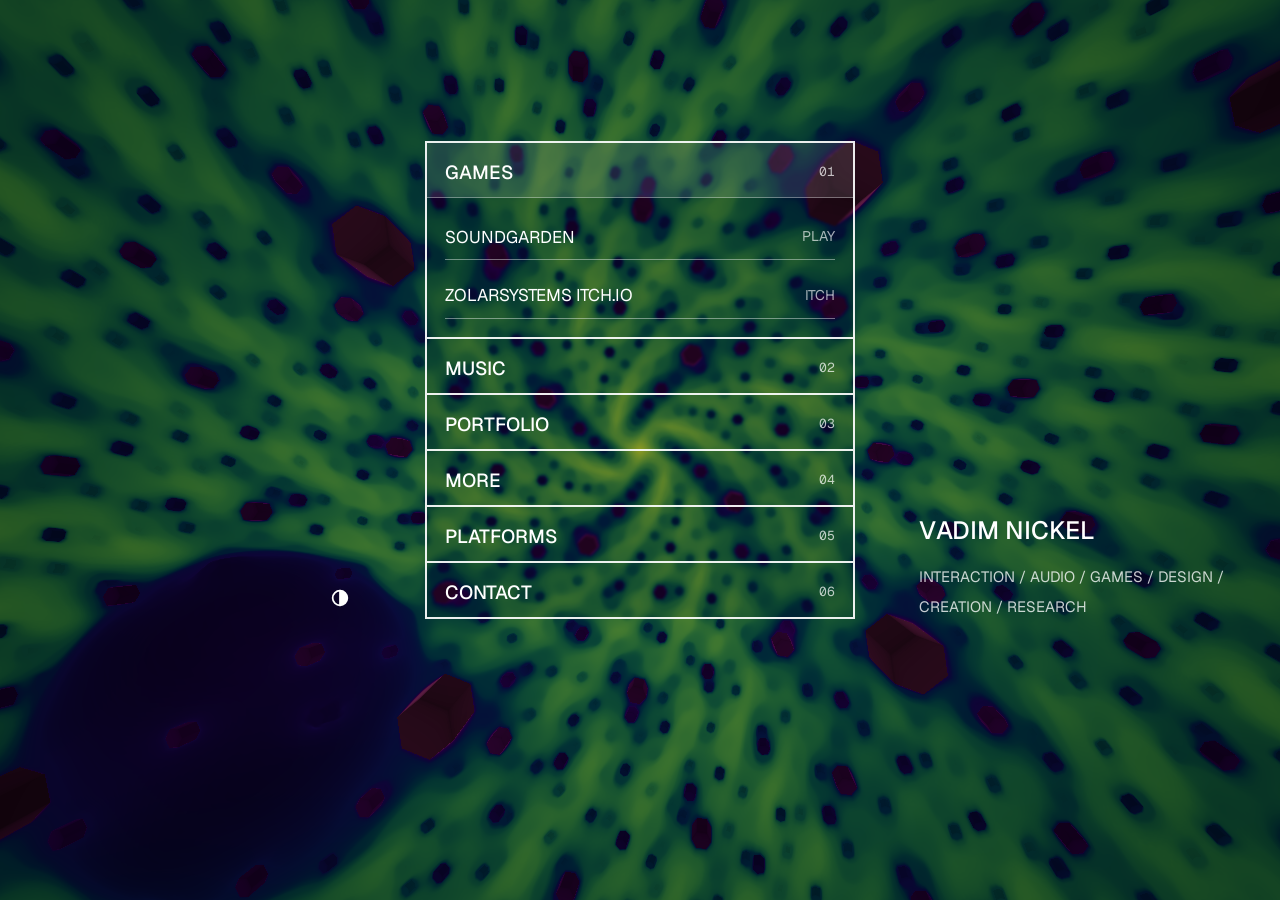
==== commit fb0b0303: "Added CMS" ====
--- a/index.html
+++ b/index.html
@@ -16,13 +16,15 @@
             --line-soft-width: 1.5px;
             --menu-width: 430px;
             --menu-half-width: 215px;
-            --menu-closed-half-height: calc(135px + var(--line-width) + var(--line-width) + var(--line-width));
+            --menu-closed-half-height: 169px;
             --menu-anchor-bottom: calc(50% - var(--menu-closed-half-height));
             --identity-gap: clamp(28px, 5vw, 82px);
             --text: rgba(255, 255, 255, 0.96);
             --text-soft: rgba(255, 255, 255, 0.7);
             --surface: rgba(0, 0, 0, 0.08);
             --surface-active: rgba(255, 255, 255, 0.11);
+            --site-font-size: 16px;
+            --font-scale: 1;
             --font: "Geist", "ABC Diatype", "Suisse Int'l", "Neue Haas Grotesk Text", "Aptos", "Avenir Next", ui-sans-serif, system-ui, -apple-system, BlinkMacSystemFont, "Segoe UI", sans-serif;
             --mono: "Geist Mono", "SFMono-Regular", Consolas, "Liberation Mono", monospace;
         }
@@ -45,7 +47,7 @@
             font-family: var(--font);
             font-variant-caps: all-small-caps;
             font-feature-settings: "smcp" 1, "c2sc" 1;
-            font-size: 16px;
+            font-size: var(--site-font-size);
             line-height: 1.4;
         }
 
@@ -139,7 +141,7 @@
 
         .identity h1 {
             margin: 0;
-            font-size: 24px;
+            font-size: calc(24px * var(--font-scale));
             font-weight: 500;
             letter-spacing: 0;
         }
@@ -147,7 +149,7 @@
         .identity p {
             margin: 8px 0 0;
             color: rgba(255, 255, 255, 0.78);
-            font-size: 14px;
+            font-size: calc(14px * var(--font-scale));
             letter-spacing: 0;
         }
 
@@ -198,14 +200,14 @@
         }
 
         .menu-name {
-            font-size: 18px;
+            font-size: calc(18px * var(--font-scale));
             font-weight: 500;
             letter-spacing: 0;
         }
 
         .menu-index {
             font-family: var(--mono);
-            font-size: 12px;
+            font-size: calc(12px * var(--font-scale));
             color: rgba(255, 255, 255, 0.72);
         }
 
@@ -229,6 +231,7 @@
 
         .link-list a,
         .video-link,
+        .portfolio-link,
         .contact-form button {
             width: 100%;
             min-height: 38px;
@@ -248,9 +251,11 @@
 
         .link-list a:hover,
         .video-link:hover,
+        .portfolio-link:hover,
         .contact-form button:hover,
         .link-list a:focus-visible,
         .video-link:focus-visible,
+        .portfolio-link:focus-visible,
         .contact-form button:focus-visible {
             border-bottom-color: #fff;
             outline: none;
@@ -259,8 +264,9 @@
 
         .link-list span,
         .video-link span,
+        .portfolio-link span,
         .contact-form button span {
-            font-size: 13px;
+            font-size: calc(13px * var(--font-scale));
             color: rgba(255, 255, 255, 0.66);
         }
 
@@ -275,7 +281,7 @@
         }
 
         .field label {
-            font-size: 12px;
+            font-size: calc(12px * var(--font-scale));
             color: rgba(255, 255, 255, 0.7);
         }
 
@@ -292,6 +298,7 @@
 
         body[data-tone="invert"] .link-list a,
         body[data-tone="invert"] .video-link,
+        body[data-tone="invert"] .portfolio-link,
         body[data-tone="invert"] .contact-form button,
         body[data-tone="invert"] .field input,
         body[data-tone="invert"] .field textarea {
@@ -302,6 +309,7 @@
         body[data-tone="invert"] .identity p,
         body[data-tone="invert"] .link-list span,
         body[data-tone="invert"] .video-link span,
+        body[data-tone="invert"] .portfolio-link span,
         body[data-tone="invert"] .contact-form button span,
         body[data-tone="invert"] .field label {
             color: #fff;
@@ -398,7 +406,7 @@
 
         .modal-bar p {
             margin: 0;
-            font-size: 13px;
+            font-size: calc(13px * var(--font-scale));
         }
 
         .modal-close {
@@ -410,18 +418,41 @@
             padding: 0 8px;
         }
 
-        .video-wrap {
-            position: relative;
+        .modal-body {
+            display: grid;
+            gap: 14px;
+            padding: 16px;
+        }
+
+        .portfolio-modal-meta,
+        .modal-body a {
+            margin: 0;
+            color: rgba(255, 255, 255, 0.72);
+            font-size: calc(13px * var(--font-scale));
+        }
+
+        .modal-body a {
+            justify-self: start;
+            border-bottom: 1px solid rgba(255, 255, 255, 0.6);
+        }
+
+        .media-wrap {
+            width: 100%;
+            background: #000;
+        }
+
+        .media-wrap img,
+        .media-wrap video {
+            display: block;
+            width: 100%;
+            max-height: 62vh;
+            object-fit: contain;
+        }
+
+        .media-wrap iframe {
+            display: block;
             width: 100%;
             aspect-ratio: 16 / 9;
-            background: #000;
-        }
-
-        .video-wrap iframe {
-            position: absolute;
-            inset: 0;
-            width: 100%;
-            height: 100%;
             border: 0;
         }
 
@@ -451,7 +482,7 @@
             }
 
             .menu-name {
-                font-size: 17px;
+                font-size: calc(17px * var(--font-scale));
             }
 
             .mode-switch {
@@ -464,11 +495,11 @@
 
         @media (max-width: 430px) {
             .identity h1 {
-                font-size: 23px;
+                font-size: calc(23px * var(--font-scale));
             }
 
             .identity p {
-                font-size: 13px;
+                font-size: calc(13px * var(--font-scale));
             }
 
             .menu-button {
@@ -482,6 +513,7 @@
 
             .link-list a,
             .video-link,
+            .portfolio-link,
             .contact-form button {
                 min-height: 40px;
             }
@@ -494,87 +526,12 @@
 
     <main class="site-shell">
         <section class="identity tone-layer" aria-label="Identity">
-            <h1>Vadim Nickel</h1>
-            <p>interaction / audio / games / design / creation / research</p>
+            <h1 id="identityName">Vadim Nickel</h1>
+            <p id="identitySubtitle">interaction / audio / games / design / creation / research</p>
         </section>
 
         <section class="menu-column tone-layer" aria-label="Site menu">
-            <div class="menu-frame">
-                <article class="menu-section is-active" data-menu-index="0">
-                    <button class="menu-button" type="button" aria-expanded="true">
-                        <span class="menu-name">Games</span>
-                        <span class="menu-index">01</span>
-                    </button>
-                    <div class="menu-panel">
-                        <ul class="link-list">
-                            <li><a href="https://videon.github.io/soundgarden/" target="_blank" rel="noopener noreferrer">Soundgarden <span>play</span></a></li>
-                            <li><a href="https://zolarsystems.itch.io/" target="_blank" rel="noopener noreferrer">zolarsystems itch.io <span>itch</span></a></li>
-                        </ul>
-                    </div>
-                </article>
-
-                <article class="menu-section" data-menu-index="1">
-                    <button class="menu-button" type="button" aria-expanded="false">
-                        <span class="menu-name">Music</span>
-                        <span class="menu-index">02</span>
-                    </button>
-                    <div class="menu-panel">
-                        <ul class="link-list">
-                            <li><a href="https://secretstage.bandcamp.com/" target="_blank" rel="noopener noreferrer">Bandcamp <span>listen</span></a></li>
-                            <li><a href="https://open.spotify.com/artist/1d6eoE53vptd9Ur87w5Ra6" target="_blank" rel="noopener noreferrer">Spotify <span>artist</span></a></li>
-                            <li><button class="video-link" type="button" data-youtube-id="7uwcUr7bL04">Yesterday/Just Kidding <span>video</span></button></li>
-                            <li><button class="video-link" type="button" data-youtube-id="ym8d5wUpeuU">Long Island Iced Tea <span>video</span></button></li>
-                        </ul>
-                    </div>
-                </article>
-
-                <article class="menu-section" data-menu-index="2">
-                    <button class="menu-button" type="button" aria-expanded="false">
-                        <span class="menu-name">More</span>
-                        <span class="menu-index">03</span>
-                    </button>
-                    <div class="menu-panel">
-                        <ul class="link-list">
-                            <li><a href="./p5trix/" rel="noopener">P5Trix <span>web</span></a></li>
-                            <li><button class="video-link" type="button" data-youtube-id="8cn7O_0eubo">Generative Relaxation <span>video</span></button></li>
-                        </ul>
-                    </div>
-                </article>
-
-                <article class="menu-section" data-menu-index="3">
-                    <button class="menu-button" type="button" aria-expanded="false">
-                        <span class="menu-name">Platforms</span>
-                        <span class="menu-index">04</span>
-                    </button>
-                    <div class="menu-panel">
-                        <ul class="link-list">
-                            <li><a href="https://github.com/videon" target="_blank" rel="noopener noreferrer">GitHub <span>code</span></a></li>
-                            <li><a href="https://www.researchgate.net/profile/Vadim-Nickel" target="_blank" rel="noopener noreferrer">ResearchGate <span>papers</span></a></li>
-                            <li><a href="https://artreach.milieux.ca/artists/cmhbaqujm0001ib042tlrsaiw" target="_blank" rel="noopener noreferrer">ArtReach <span>profile</span></a></li>
-                        </ul>
-                    </div>
-                </article>
-
-                <article class="menu-section" data-menu-index="4">
-                    <button class="menu-button" type="button" aria-expanded="false">
-                        <span class="menu-name">Contact</span>
-                        <span class="menu-index">05</span>
-                    </button>
-                    <div class="menu-panel">
-                        <form class="contact-form" action="https://formspree.io/f/xwpqwbon" method="POST">
-                            <div class="field">
-                                <label for="email">Your email</label>
-                                <input id="email" type="email" name="email" autocomplete="email" required />
-                            </div>
-                            <div class="field">
-                                <label for="message">Your message</label>
-                                <textarea id="message" name="message" required></textarea>
-                            </div>
-                            <button type="submit">Send <span>form</span></button>
-                        </form>
-                    </div>
-                </article>
-            </div>
+            <div class="menu-frame" id="menuFrame"></div>
         </section>
     </main>
 
@@ -589,30 +546,352 @@
     </div>
 
     <div class="modal" id="ytModal" aria-hidden="true">
-        <div class="modal-panel" role="dialog" aria-modal="true" aria-label="YouTube video">
+        <div class="modal-panel" role="dialog" aria-modal="true" aria-labelledby="modalTitle">
             <div class="modal-bar">
-                <p>Video</p>
+                <p id="modalTitle">Media</p>
                 <button class="modal-close" id="ytClose" type="button" aria-label="Close">Close</button>
             </div>
-            <div class="video-wrap">
-                <iframe
-                    id="ytFrame"
-                    title="YouTube embed"
-                    src=""
-                    allow="accelerometer; autoplay; clipboard-write; encrypted-media; gyroscope; picture-in-picture; web-share"
-                    allowfullscreen
-                ></iframe>
-            </div>
+            <div class="modal-body" id="modalBody"></div>
         </div>
     </div>
 
     <script>
         (() => {
-            const sections = Array.from(document.querySelectorAll(".menu-section"));
+            const DEFAULT_CONTENT = {
+                identity: {
+                    name: "Vadim Nickel",
+                    subtitle: "interaction / audio / games / design / creation / research",
+                    description: "Interaction, audio, games, design, creation, and research."
+                },
+                display: {
+                    fontPreset: "geist",
+                    customFontStack: "",
+                    fontSize: 16
+                },
+                shader: {
+                    speed: 1,
+                    intensity: 1,
+                    menuReactivity: 1,
+                    mouseReactivity: 1
+                },
+                menuSections: [
+                    {
+                        id: "games",
+                        title: "Games",
+                        items: [
+                            { type: "link", label: "Soundgarden", meta: "play", href: "https://videon.github.io/soundgarden/", newTab: true },
+                            { type: "link", label: "zolarsystems itch.io", meta: "itch", href: "https://zolarsystems.itch.io/", newTab: true }
+                        ]
+                    },
+                    {
+                        id: "music",
+                        title: "Music",
+                        items: [
+                            { type: "link", label: "Bandcamp", meta: "listen", href: "https://secretstage.bandcamp.com/", newTab: true },
+                            { type: "link", label: "Spotify", meta: "artist", href: "https://open.spotify.com/artist/1d6eoE53vptd9Ur87w5Ra6", newTab: true },
+                            { type: "video", label: "Yesterday/Just Kidding", meta: "video", video: "7uwcUr7bL04" },
+                            { type: "video", label: "Long Island Iced Tea", meta: "video", video: "ym8d5wUpeuU" }
+                        ]
+                    },
+                    {
+                        id: "more",
+                        title: "More",
+                        items: [
+                            { type: "link", label: "P5Trix", meta: "web", href: "./p5trix/", newTab: false },
+                            { type: "video", label: "Generative Relaxation", meta: "video", video: "8cn7O_0eubo" }
+                        ]
+                    },
+                    {
+                        id: "platforms",
+                        title: "Platforms",
+                        items: [
+                            { type: "link", label: "GitHub", meta: "code", href: "https://github.com/videon", newTab: true },
+                            { type: "link", label: "ResearchGate", meta: "papers", href: "https://www.researchgate.net/profile/Vadim-Nickel", newTab: true },
+                            { type: "link", label: "ArtReach", meta: "profile", href: "https://artreach.milieux.ca/artists/cmhbaqujm0001ib042tlrsaiw", newTab: true }
+                        ]
+                    }
+                ],
+                portfolio: {
+                    title: "Portfolio",
+                    items: [
+                        {
+                            title: "Soundgarden",
+                            year: "",
+                            workType: "Game",
+                            image: "",
+                            video: "",
+                            url: "https://videon.github.io/soundgarden/"
+                        },
+                        {
+                            title: "Generative Relaxation",
+                            year: "",
+                            workType: "Video",
+                            image: "",
+                            video: "8cn7O_0eubo",
+                            url: ""
+                        }
+                    ]
+                },
+                contact: {
+                    title: "Contact",
+                    formAction: "https://formspree.io/f/xwpqwbon",
+                    emailLabel: "Your email",
+                    messageLabel: "Your message",
+                    submitLabel: "Send",
+                    submitMeta: "form"
+                }
+            };
+
+            const FONT_PRESETS = {
+                geist: "\"Geist\", \"ABC Diatype\", \"Suisse Int'l\", \"Neue Haas Grotesk Text\", \"Aptos\", \"Avenir Next\", ui-sans-serif, system-ui, sans-serif",
+                mono: "\"Geist Mono\", \"SFMono-Regular\", Consolas, \"Liberation Mono\", monospace",
+                grotesk: "\"Neue Haas Grotesk Text\", \"Suisse Int'l\", \"Aptos\", \"Avenir Next\", ui-sans-serif, system-ui, sans-serif",
+                serif: "\"Iowan Old Style\", \"Palatino Linotype\", \"Book Antiqua\", Georgia, serif",
+                system: "ui-sans-serif, system-ui, -apple-system, BlinkMacSystemFont, \"Segoe UI\", sans-serif"
+            };
+
+            const contentUrl = "content/site.json";
+            const root = document.documentElement;
+            const menuFrame = document.getElementById("menuFrame");
+            const identityName = document.getElementById("identityName");
+            const identitySubtitle = document.getElementById("identitySubtitle");
             const toneToggle = document.querySelector(".tone-toggle");
+            const modal = document.getElementById("ytModal");
+            const modalTitle = document.getElementById("modalTitle");
+            const modalBody = document.getElementById("modalBody");
+            const closeBtn = document.getElementById("ytClose");
+            const descriptionMeta = document.querySelector('meta[name="description"]');
             let selectedTarget = 0;
+            let renderedSectionCount = 0;
+            let currentPortfolio = [];
+            let shaderSettings = { ...DEFAULT_CONTENT.shader };
+
+            window.siteShaderState = {
+                getSelected: () => selectedTarget,
+                getShaderSettings: () => shaderSettings
+            };
+
+            function array(value) {
+                return Array.isArray(value) ? value : [];
+            }
+
+            function text(value, fallback = "") {
+                return typeof value === "string" ? value : fallback;
+            }
+
+            function createElement(tag, className, textValue) {
+                const element = document.createElement(tag);
+                if (className) element.className = className;
+                if (textValue !== undefined) element.textContent = textValue;
+                return element;
+            }
+
+            function normalizeContent(rawContent) {
+                const raw = rawContent && typeof rawContent === "object" ? rawContent : {};
+                return {
+                    identity: { ...DEFAULT_CONTENT.identity, ...(raw.identity || {}) },
+                    display: { ...DEFAULT_CONTENT.display, ...(raw.display || {}) },
+                    shader: { ...DEFAULT_CONTENT.shader, ...(raw.shader || {}) },
+                    menuSections: Array.isArray(raw.menuSections) ? raw.menuSections : DEFAULT_CONTENT.menuSections,
+                    portfolio: {
+                        ...DEFAULT_CONTENT.portfolio,
+                        ...(raw.portfolio || {}),
+                        items: Array.isArray(raw.portfolio && raw.portfolio.items) ? raw.portfolio.items : DEFAULT_CONTENT.portfolio.items
+                    },
+                    contact: { ...DEFAULT_CONTENT.contact, ...(raw.contact || {}) }
+                };
+            }
+
+            async function loadContent() {
+                try {
+                    const response = await fetch(contentUrl, { cache: "no-store" });
+                    if (!response.ok) throw new Error(`Content request failed: ${response.status}`);
+                    return await response.json();
+                } catch (error) {
+                    console.warn(error);
+                    return DEFAULT_CONTENT;
+                }
+            }
+
+            function twoDigit(value) {
+                return String(value + 1).padStart(2, "0");
+            }
+
+            function syncMenuAnchor(sectionCount) {
+                renderedSectionCount = sectionCount;
+                const rowHeight = window.matchMedia("(max-width: 430px)").matches ? 55 : 54;
+                const lineWidth = parseFloat(getComputedStyle(root).getPropertyValue("--line-width")) || 2;
+                const closedHeight = sectionCount * rowHeight + (sectionCount + 1) * lineWidth;
+                root.style.setProperty("--menu-closed-half-height", `${closedHeight / 2}px`);
+            }
+
+            function numberInRange(value, fallback, min, max) {
+                const number = Number(value);
+                if (!Number.isFinite(number)) return fallback;
+                return Math.min(max, Math.max(min, number));
+            }
+
+            function applyDisplay(display) {
+                const fontSize = numberInRange(display.fontSize, DEFAULT_CONTENT.display.fontSize, 12, 24);
+                const preset = text(display.fontPreset, DEFAULT_CONTENT.display.fontPreset);
+                const fontStack = preset === "custom" && text(display.customFontStack)
+                    ? text(display.customFontStack)
+                    : FONT_PRESETS[preset] || FONT_PRESETS.geist;
+
+                root.style.setProperty("--font", fontStack);
+                root.style.setProperty("--site-font-size", `${fontSize}px`);
+                root.style.setProperty("--font-scale", String(fontSize / DEFAULT_CONTENT.display.fontSize));
+            }
+
+            function applyShader(shader) {
+                shaderSettings = {
+                    speed: numberInRange(shader.speed, DEFAULT_CONTENT.shader.speed, 0, 3),
+                    intensity: numberInRange(shader.intensity, DEFAULT_CONTENT.shader.intensity, 0.2, 2),
+                    menuReactivity: numberInRange(shader.menuReactivity, DEFAULT_CONTENT.shader.menuReactivity, 0, 2),
+                    mouseReactivity: numberInRange(shader.mouseReactivity, DEFAULT_CONTENT.shader.mouseReactivity, 0, 2)
+                };
+            }
+
+            function portfolioMeta(item) {
+                return [text(item.year), text(item.workType)].filter(Boolean).join(" / ");
+            }
+
+            function mediaLabel(item) {
+                const meta = portfolioMeta(item);
+                return meta || "view";
+            }
+
+            function composeSections(content) {
+                const sections = array(content.menuSections).map((section) => ({
+                    kind: "links",
+                    title: text(section.title, "Section"),
+                    items: array(section.items)
+                }));
+
+                const portfolioSection = {
+                    kind: "portfolio",
+                    title: text(content.portfolio.title, "Portfolio"),
+                    items: array(content.portfolio.items)
+                };
+
+                const insertIndex = Math.min(2, sections.length);
+                sections.splice(insertIndex, 0, portfolioSection);
+                sections.push({ kind: "contact", title: text(content.contact.title, "Contact"), contact: content.contact });
+                return sections;
+            }
+
+            function createMenuButton(section, index) {
+                const button = createElement("button", "menu-button");
+                button.type = "button";
+                button.setAttribute("aria-expanded", String(index === 0));
+
+                const name = createElement("span", "menu-name", section.title);
+                const count = createElement("span", "menu-index", twoDigit(index));
+
+                button.append(name, count);
+                return button;
+            }
+
+            function createLinkItem(item) {
+                const li = document.createElement("li");
+                const isVideo = text(item.type) === "video" || text(item.video);
+
+                if (isVideo) {
+                    const button = createElement("button", "video-link");
+                    button.type = "button";
+                    button.dataset.video = text(item.video);
+                    button.append(document.createTextNode(text(item.label, "Video")));
+                    button.append(createElement("span", "", text(item.meta, "video")));
+                    li.append(button);
+                    return li;
+                }
+
+                const link = document.createElement("a");
+                link.href = text(item.href, "#");
+                if (item.newTab !== false) {
+                    link.target = "_blank";
+                    link.rel = "noopener noreferrer";
+                } else {
+                    link.rel = "noopener";
+                }
+                link.append(document.createTextNode(text(item.label, "Link")));
+                link.append(createElement("span", "", text(item.meta)));
+                li.append(link);
+                return li;
+            }
+
+            function createPortfolioItem(item, index) {
+                const li = document.createElement("li");
+                const button = createElement("button", "portfolio-link");
+                button.type = "button";
+                button.dataset.portfolioIndex = String(index);
+                button.append(document.createTextNode(text(item.title, "Untitled work")));
+                button.append(createElement("span", "", mediaLabel(item)));
+                li.append(button);
+                return li;
+            }
+
+            function createContactForm(contact) {
+                const form = createElement("form", "contact-form");
+                form.action = text(contact.formAction, DEFAULT_CONTENT.contact.formAction);
+                form.method = "POST";
+
+                const emailField = createElement("div", "field");
+                const emailLabel = createElement("label", "", text(contact.emailLabel, "Your email"));
+                emailLabel.htmlFor = "email";
+                const email = document.createElement("input");
+                email.id = "email";
+                email.type = "email";
+                email.name = "email";
+                email.autocomplete = "email";
+                email.required = true;
+                emailField.append(emailLabel, email);
+
+                const messageField = createElement("div", "field");
+                const messageLabel = createElement("label", "", text(contact.messageLabel, "Your message"));
+                messageLabel.htmlFor = "message";
+                const message = document.createElement("textarea");
+                message.id = "message";
+                message.name = "message";
+                message.required = true;
+                messageField.append(messageLabel, message);
+
+                const submit = createElement("button", "", `${text(contact.submitLabel, "Send")} `);
+                submit.type = "submit";
+                submit.append(createElement("span", "", text(contact.submitMeta, "form")));
+                form.append(emailField, messageField, submit);
+                return form;
+            }
+
+            function createPanel(section) {
+                const panel = createElement("div", "menu-panel");
+
+                if (section.kind === "contact") {
+                    panel.append(createContactForm(section.contact));
+                    return panel;
+                }
+
+                const list = createElement("ul", "link-list");
+                if (section.kind === "portfolio") {
+                    currentPortfolio = array(section.items);
+                    currentPortfolio.forEach((item, index) => list.append(createPortfolioItem(item, index)));
+                } else {
+                    array(section.items).forEach((item) => list.append(createLinkItem(item)));
+                }
+                panel.append(list);
+                return panel;
+            }
+
+            function createMenuSection(section, index) {
+                const article = createElement("article", "menu-section");
+                article.dataset.menuIndex = String(index);
+                if (index === 0) article.classList.add("is-active");
+                article.append(createMenuButton(section, index), createPanel(section));
+                return article;
+            }
 
             function selectSection(index) {
+                const sections = Array.from(document.querySelectorAll(".menu-section"));
                 selectedTarget = index;
                 sections.forEach((section, sectionIndex) => {
                     const isActive = sectionIndex === index;
@@ -621,12 +900,138 @@
                 });
             }
 
-            sections.forEach((section, index) => {
-                const button = section.querySelector(".menu-button");
-                button.addEventListener("click", () => selectSection(index));
-                button.addEventListener("focus", () => selectSection(index));
-                button.addEventListener("pointerenter", () => selectSection(index));
-            });
+            function setupMenuInteractions() {
+                const sections = Array.from(document.querySelectorAll(".menu-section"));
+                sections.forEach((section, index) => {
+                    const button = section.querySelector(".menu-button");
+                    button.addEventListener("click", () => selectSection(index));
+                    button.addEventListener("focus", () => selectSection(index));
+                    button.addEventListener("pointerenter", () => selectSection(index));
+                });
+
+                document.querySelectorAll(".video-link").forEach((button) => {
+                    button.addEventListener("click", () => openVideo(button.dataset.video, button.firstChild.textContent));
+                });
+
+                document.querySelectorAll(".portfolio-link").forEach((button) => {
+                    button.addEventListener("click", () => {
+                        const item = currentPortfolio[Number(button.dataset.portfolioIndex)];
+                        if (item) openPortfolio(item);
+                    });
+                });
+            }
+
+            function youtubeId(value) {
+                const input = text(value).trim();
+                if (/^[a-zA-Z0-9_-]{11}$/.test(input)) return input;
+                try {
+                    const url = new URL(input);
+                    if (url.hostname.includes("youtu.be")) return url.pathname.split("/").filter(Boolean)[0] || "";
+                    if (url.hostname.includes("youtube.com")) {
+                        if (url.searchParams.get("v")) return url.searchParams.get("v");
+                        const embedMatch = url.pathname.match(/\/embed\/([a-zA-Z0-9_-]{11})/);
+                        if (embedMatch) return embedMatch[1];
+                    }
+                } catch (error) {
+                    return "";
+                }
+                return "";
+            }
+
+            function createImageMedia(src, title) {
+                const wrap = createElement("div", "media-wrap");
+                const image = document.createElement("img");
+                image.src = src;
+                image.alt = title;
+                image.loading = "lazy";
+                wrap.append(image);
+                return wrap;
+            }
+
+            function createVideoMedia(value, title) {
+                const wrap = createElement("div", "media-wrap");
+                const id = youtubeId(value);
+                if (id) {
+                    const iframe = document.createElement("iframe");
+                    iframe.title = title;
+                    iframe.src = `https://www.youtube-nocookie.com/embed/${id}?autoplay=1&rel=0&modestbranding=1`;
+                    iframe.allow = "accelerometer; autoplay; clipboard-write; encrypted-media; gyroscope; picture-in-picture; web-share";
+                    iframe.allowFullscreen = true;
+                    wrap.append(iframe);
+                    return wrap;
+                }
+
+                if (/\.(mp4|webm|mov|m4v)$/i.test(value)) {
+                    const video = document.createElement("video");
+                    video.src = value;
+                    video.controls = true;
+                    video.playsInline = true;
+                    wrap.append(video);
+                    return wrap;
+                }
+
+                const link = document.createElement("a");
+                link.href = value;
+                link.target = "_blank";
+                link.rel = "noopener noreferrer";
+                link.textContent = "Open video";
+                wrap.append(link);
+                return wrap;
+            }
+
+            function openModal(title) {
+                modalTitle.textContent = title;
+                modal.classList.add("open");
+                modal.setAttribute("aria-hidden", "false");
+            }
+
+            function openVideo(video, title) {
+                modalBody.replaceChildren(createVideoMedia(video, title || "Video"));
+                openModal(title || "Video");
+            }
+
+            function openPortfolio(item) {
+                modalBody.replaceChildren();
+                const title = text(item.title, "Untitled work");
+                const meta = portfolioMeta(item);
+
+                if (meta) modalBody.append(createElement("p", "portfolio-modal-meta", meta));
+                if (text(item.image)) modalBody.append(createImageMedia(text(item.image), title));
+                if (text(item.video)) modalBody.append(createVideoMedia(text(item.video), title));
+                if (text(item.url)) {
+                    const link = document.createElement("a");
+                    link.href = text(item.url);
+                    link.target = "_blank";
+                    link.rel = "noopener noreferrer";
+                    link.textContent = "Open project";
+                    modalBody.append(link);
+                }
+
+                openModal(title);
+            }
+
+            function closeModal() {
+                modal.classList.remove("open");
+                modal.setAttribute("aria-hidden", "true");
+                modalBody.replaceChildren();
+            }
+
+            function renderSite(rawContent) {
+                const content = normalizeContent(rawContent);
+                const sections = composeSections(content);
+
+                document.title = text(content.identity.name, DEFAULT_CONTENT.identity.name);
+                if (descriptionMeta) descriptionMeta.content = text(content.identity.description, DEFAULT_CONTENT.identity.description);
+                identityName.textContent = text(content.identity.name, DEFAULT_CONTENT.identity.name);
+                identitySubtitle.textContent = text(content.identity.subtitle, DEFAULT_CONTENT.identity.subtitle);
+                applyDisplay(content.display);
+                applyShader(content.shader);
+
+                syncMenuAnchor(sections.length);
+                menuFrame.replaceChildren(...sections.map(createMenuSection));
+                setupMenuInteractions();
+                selectSection(Math.min(selectedTarget, sections.length - 1));
+            }
 
             function setTone(tone) {
                 const isInvert = tone === "invert";
@@ -637,47 +1042,22 @@
                 toneToggle.title = isInvert ? "Normal UI color" : "Invert UI color";
             }
 
+            closeBtn.addEventListener("click", closeModal);
+            modal.addEventListener("click", (event) => {
+                if (event.target === modal) closeModal();
+            });
+            window.addEventListener("keydown", (event) => {
+                if (event.key === "Escape" && modal.classList.contains("open")) closeModal();
+            });
+            window.addEventListener("resize", () => syncMenuAnchor(renderedSectionCount));
+
             toneToggle.addEventListener("click", () => {
                 setTone(document.body.dataset.tone === "invert" ? "white" : "invert");
             });
 
             setTone(document.body.dataset.tone);
-
-            window.siteShaderState = {
-                getSelected: () => selectedTarget
-            };
-        })();
-    </script>
-
-    <script>
-        (() => {
-            const modal = document.getElementById("ytModal");
-            const frame = document.getElementById("ytFrame");
-            const closeBtn = document.getElementById("ytClose");
-
-            function openYoutube(id) {
-                frame.src = `https://www.youtube-nocookie.com/embed/${id}?autoplay=1&rel=0&modestbranding=1`;
-                modal.classList.add("open");
-                modal.setAttribute("aria-hidden", "false");
-            }
-
-            function closeYoutube() {
-                modal.classList.remove("open");
-                modal.setAttribute("aria-hidden", "true");
-                frame.src = "";
-            }
-
-            document.querySelectorAll(".video-link").forEach((button) => {
-                button.addEventListener("click", () => openYoutube(button.dataset.youtubeId));
-            });
-
-            closeBtn.addEventListener("click", closeYoutube);
-            modal.addEventListener("click", (event) => {
-                if (event.target === modal) closeYoutube();
-            });
-            window.addEventListener("keydown", (event) => {
-                if (event.key === "Escape" && modal.classList.contains("open")) closeYoutube();
-            });
+            renderSite(DEFAULT_CONTENT);
+            loadContent().then(renderSite);
         })();
     </script>
 
@@ -713,6 +1093,7 @@
 uniform vec3 u_camera_pos;
 uniform vec3 u_camera_dir;
 uniform sampler2D u_main;
+uniform float u_intensity;
 uniform float u_selected;`;
 
             const fragmentBody = `// Source visual: https://fragcoord.xyz/s/lpdzzuns
@@ -831,7 +1212,7 @@
     }
 
     float vignette = smoothstep(1.75, 0.2, length(uv));
-    col *= 0.54 + vignette * 0.34;
+    col *= (0.54 + vignette * 0.34) * u_intensity;
     col = col / (col + vec3(0.42));
     col = pow(col, vec3(1.05));
     fragColor = vec4(col, 1.0);
@@ -908,6 +1289,7 @@
                 refreshRate: gl.getUniformLocation(program, "u_refresh_rate"),
                 cameraPos: gl.getUniformLocation(program, "u_camera_pos"),
                 cameraDir: gl.getUniformLocation(program, "u_camera_dir"),
+                intensity: gl.getUniformLocation(program, "u_intensity"),
                 selected: gl.getUniformLocation(program, "u_selected")
             };
 
@@ -975,7 +1357,12 @@
             }, { passive: true });
 
             function render(now) {
-                const time = (now - startTime) * 0.001;
+                const settings = window.siteShaderState ? window.siteShaderState.getShaderSettings() : {};
+                const speed = Number.isFinite(settings.speed) ? settings.speed : 1;
+                const intensity = Number.isFinite(settings.intensity) ? settings.intensity : 1;
+                const menuReactivity = Number.isFinite(settings.menuReactivity) ? settings.menuReactivity : 1;
+                const mouseReactivity = Number.isFinite(settings.mouseReactivity) ? settings.mouseReactivity : 1;
+                const time = (now - startTime) * 0.001 * speed;
                 const delta = Math.min(0.1, (now - lastTime) * 0.001);
                 lastTime = now;
 
@@ -994,14 +1381,21 @@
                 gl.uniform1f(uniforms.time, time);
                 gl.uniform1f(uniforms.timeDelta, delta);
                 gl.uniform1i(uniforms.frame, frame++);
-                gl.uniform4f(uniforms.mouse, mouse[0], mouse[1], mouse[2], mouse[3]);
+                gl.uniform4f(
+                    uniforms.mouse,
+                    width * 0.5 + (mouse[0] - width * 0.5) * mouseReactivity,
+                    height * 0.5 + (mouse[1] - height * 0.5) * mouseReactivity,
+                    mouse[2],
+                    mouse[3]
+                );
                 gl.uniform2f(uniforms.drag, drag[0], drag[1]);
                 gl.uniform1f(uniforms.scroll, scroll);
                 gl.uniform4f(uniforms.date, date.getFullYear(), date.getMonth() + 1, date.getDate(), seconds);
                 gl.uniform1f(uniforms.refreshRate, 60);
                 gl.uniform3f(uniforms.cameraPos, 0, 0, -3);
                 gl.uniform3f(uniforms.cameraDir, 0, 0, 1);
-                gl.uniform1f(uniforms.selected, selected);
+                gl.uniform1f(uniforms.intensity, intensity);
+                gl.uniform1f(uniforms.selected, selected * menuReactivity);
 
                 gl.drawArrays(gl.TRIANGLES, 0, 6);
                 requestAnimationFrame(render);
